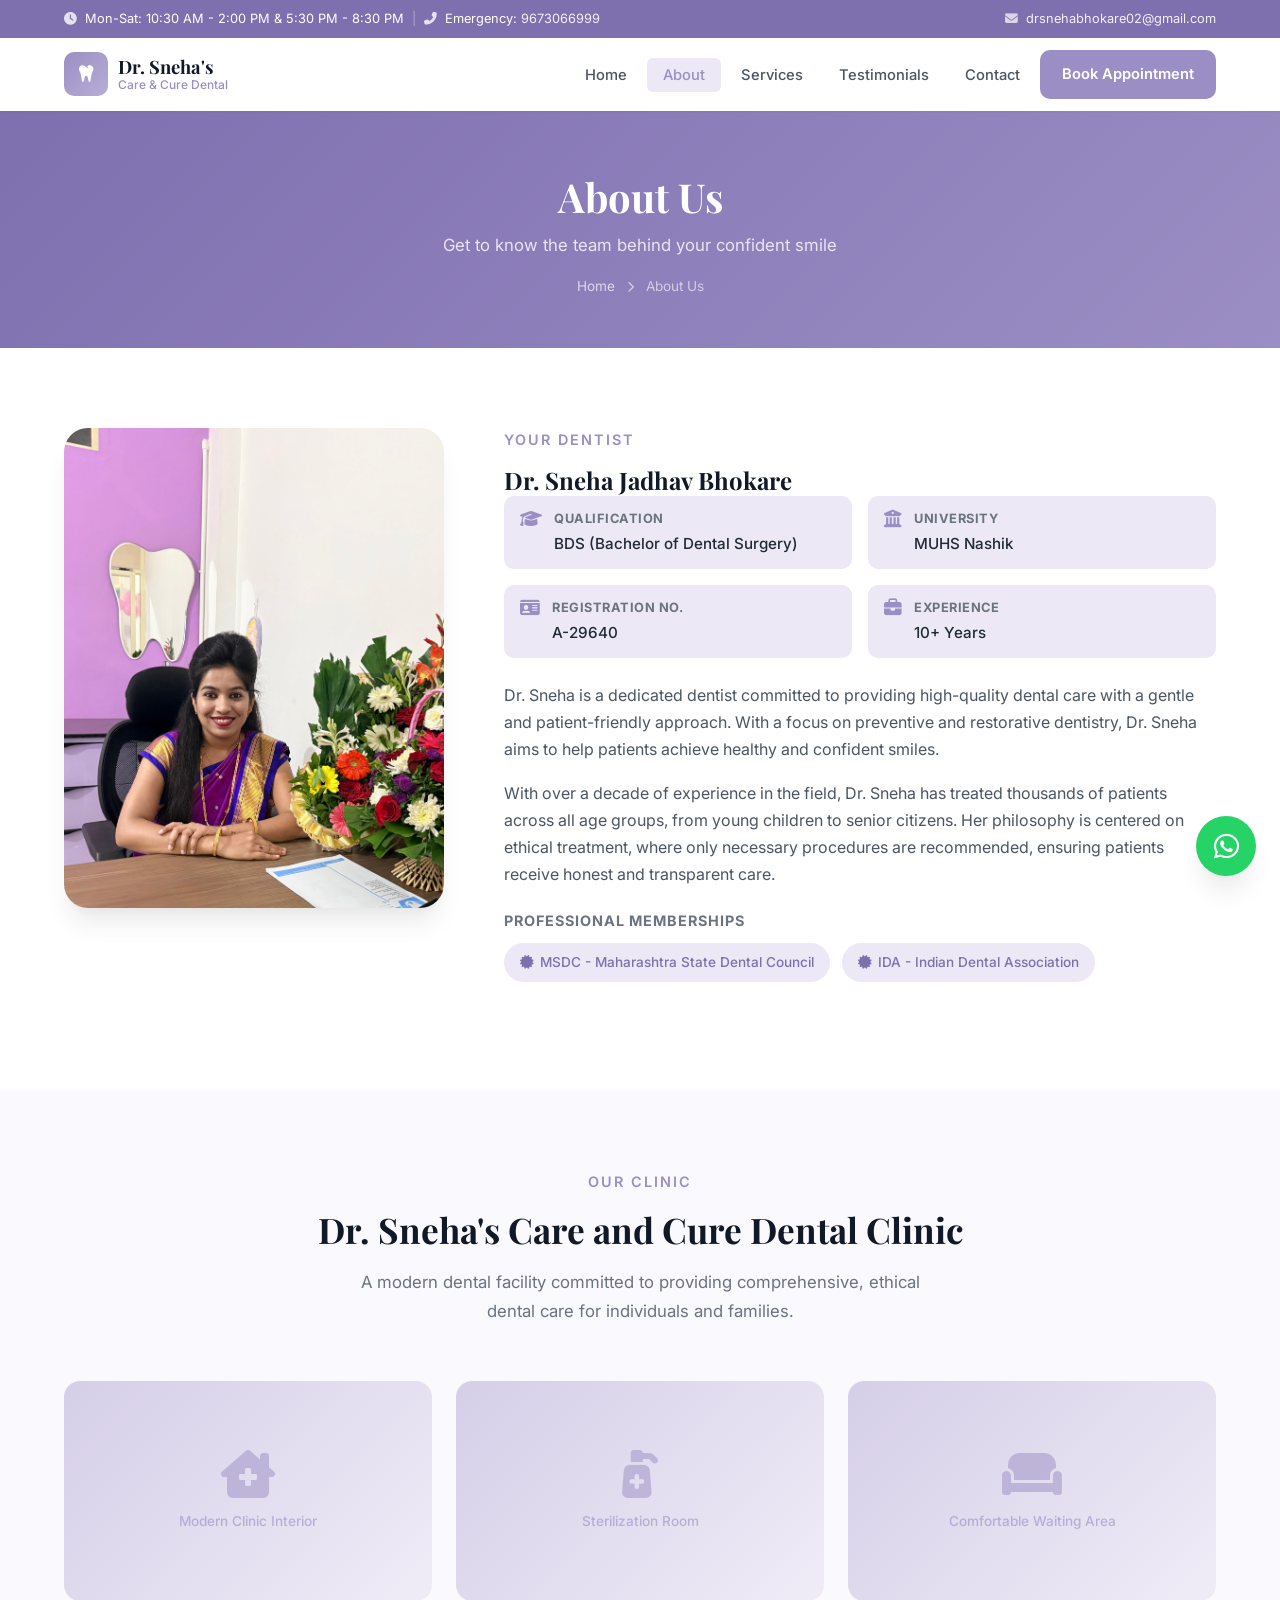
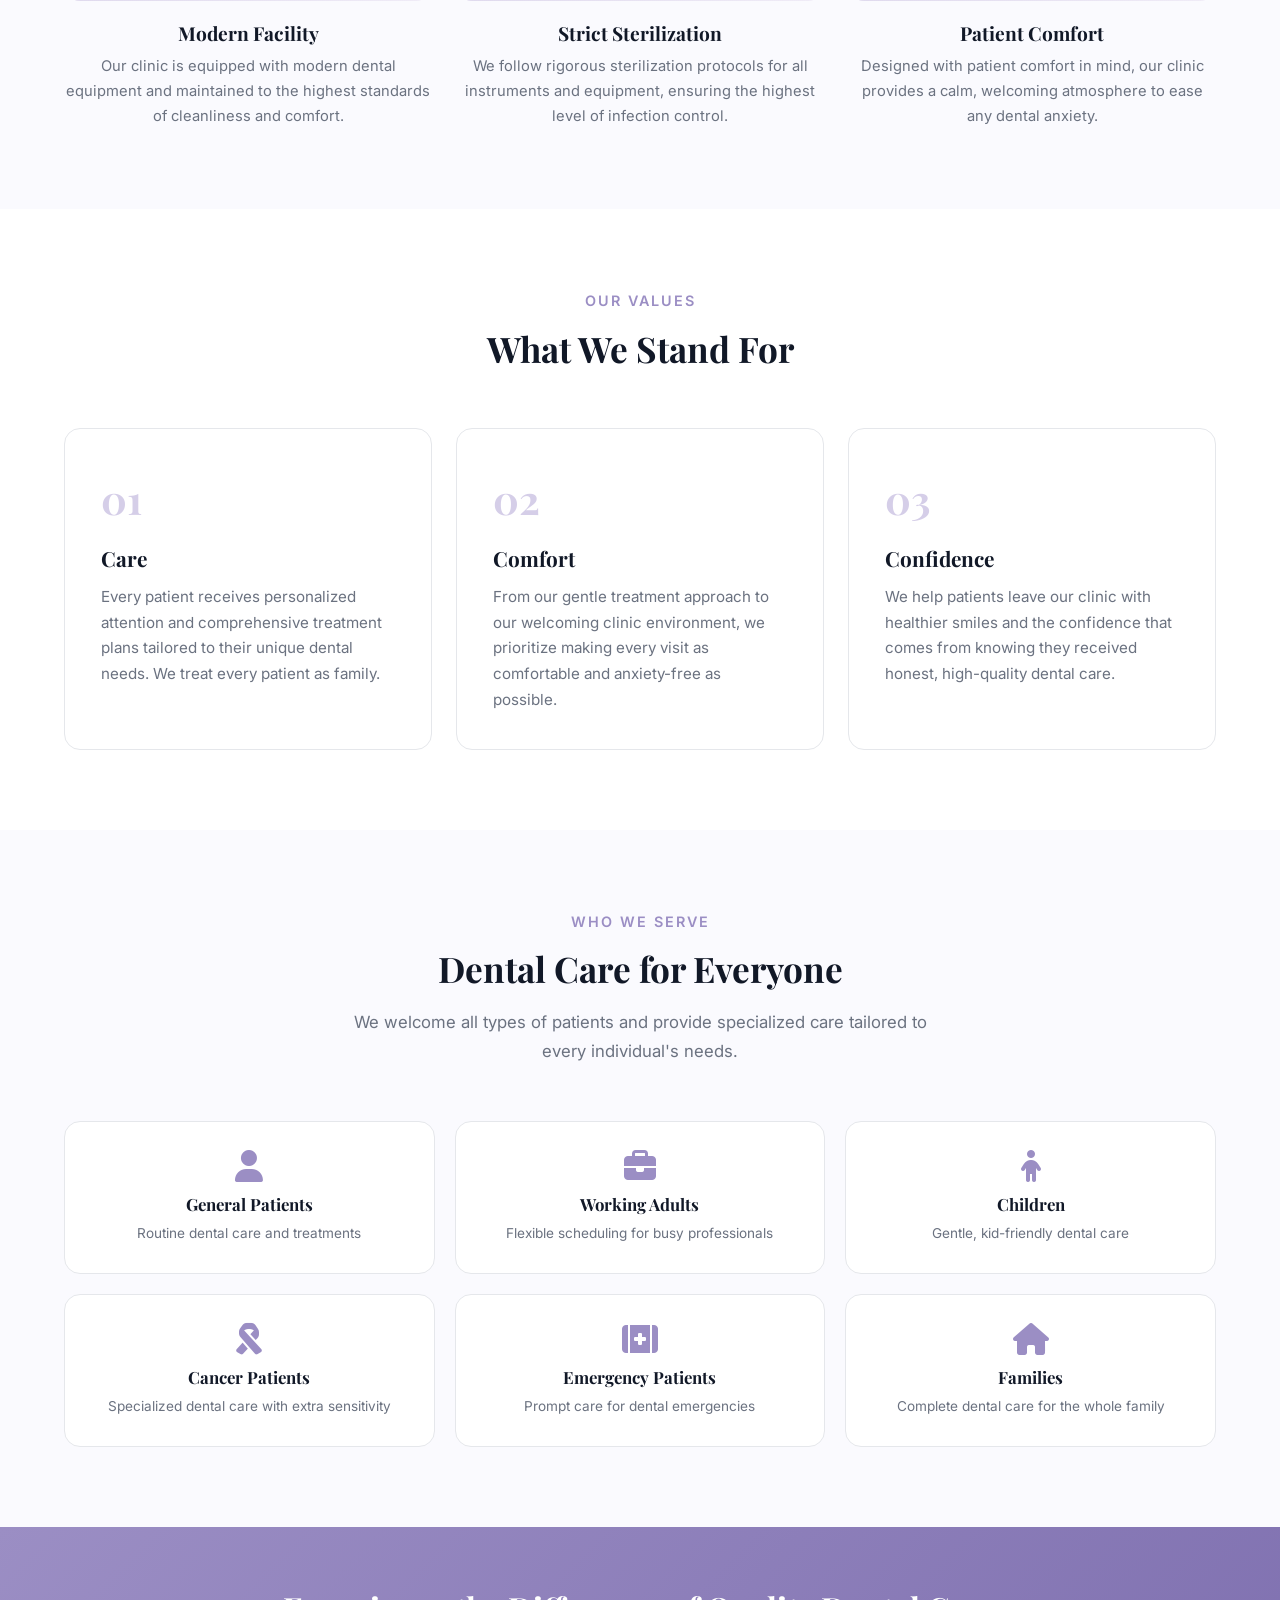
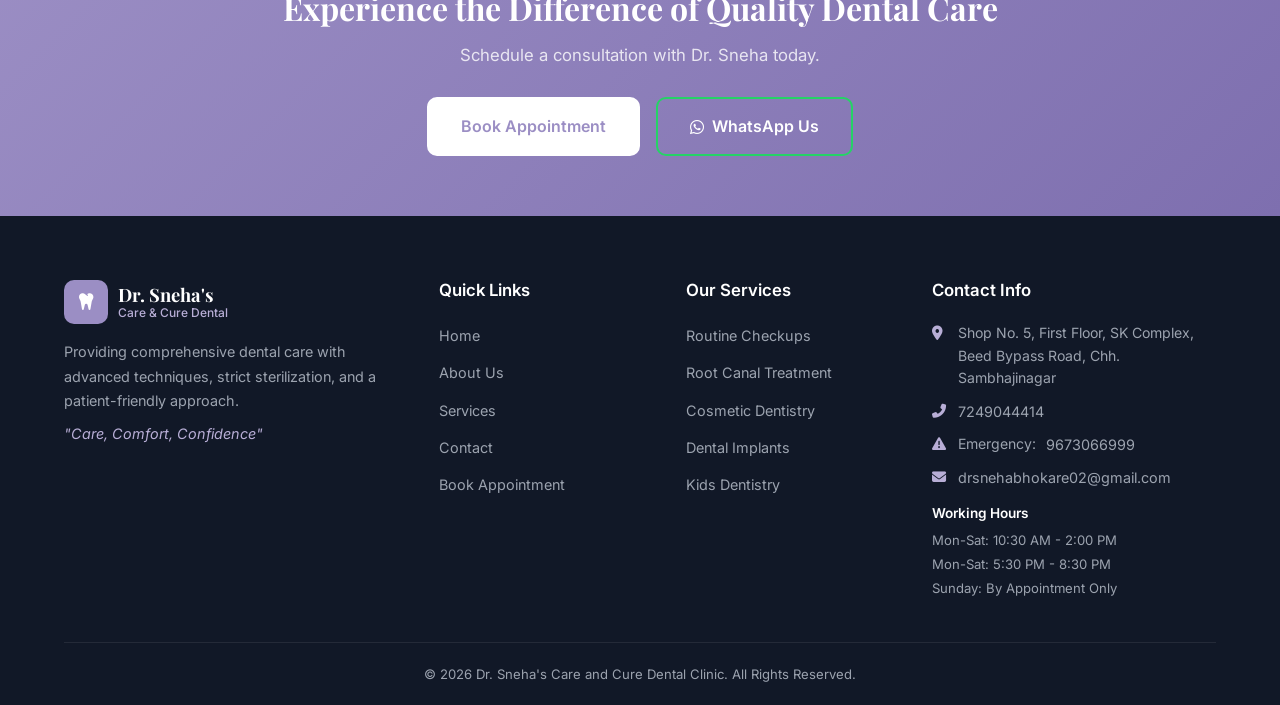
==== about.html @ 7ae0530c "add person image" ====
<!DOCTYPE html>
<html lang="en">
<head>
    <meta charset="UTF-8">
    <meta name="viewport" content="width=device-width, initial-scale=1.0">
    <meta name="description" content="Learn about Dr. Sneha Jadhav Bhokare - BDS, 10+ years experience. Dedicated to gentle, ethical dental care at Care and Cure Dental Clinic, Chh. Sambhajinagar.">
    <title>About Us | Dr. Sneha's Care and Cure Dental Clinic</title>
    <link rel="preconnect" href="https://fonts.googleapis.com">
    <link rel="preconnect" href="https://fonts.gstatic.com" crossorigin>
    <link href="https://fonts.googleapis.com/css2?family=Playfair+Display:wght@400;500;600;700&family=Inter:wght@300;400;500;600;700&display=swap" rel="stylesheet">
    <link rel="stylesheet" href="https://cdnjs.cloudflare.com/ajax/libs/font-awesome/6.5.1/css/all.min.css">
    <link rel="stylesheet" href="css/styles.css">
</head>
<body>
    <!-- Top Bar -->
    <div class="top-bar">
        <div class="container top-bar-content">
            <div class="top-bar-left">
                <span><i class="fas fa-clock"></i> Mon-Sat: 10:30 AM - 2:00 PM &amp; 5:30 PM - 8:30 PM</span>
                <span class="top-bar-divider">|</span>
                <span><i class="fas fa-phone-alt"></i> Emergency: <a href="tel:9673066999">9673066999</a></span>
            </div>
            <div class="top-bar-right">
                <a href="mailto:drsnehabhokare02@gmail.com"><i class="fas fa-envelope"></i> drsnehabhokare02@gmail.com</a>
            </div>
        </div>
    </div>

    <!-- Navigation -->
    <nav class="navbar" id="navbar">
        <div class="container nav-content">
            <a href="index.html" class="logo">
                <span class="logo-icon"><i class="fas fa-tooth"></i></span>
                <div class="logo-text">
                    <span class="logo-name">Dr. Sneha's</span>
                    <span class="logo-tagline">Care &amp; Cure Dental</span>
                </div>
            </a>
            <ul class="nav-links" id="navLinks">
                <li><a href="index.html">Home</a></li>
                <li><a href="about.html" class="active">About</a></li>
                <li><a href="services.html">Services</a></li>
                <li><a href="index.html#testimonials">Testimonials</a></li>
                <li><a href="contact.html">Contact</a></li>
                <li><a href="contact.html#appointment" class="btn btn-nav">Book Appointment</a></li>
            </ul>
            <button class="hamburger" id="hamburger" aria-label="Toggle navigation menu">
                <span></span>
                <span></span>
                <span></span>
            </button>
        </div>
    </nav>

    <!-- Page Header -->
    <section class="page-header">
        <div class="container">
            <h1>About Us</h1>
            <p>Get to know the team behind your confident smile</p>
            <div class="breadcrumb">
                <a href="index.html">Home</a> <i class="fas fa-chevron-right"></i> <span>About Us</span>
            </div>
        </div>
    </section>

    <!-- About Doctor Section -->
    <section class="section about-doctor">
        <div class="container">
            <div class="about-doctor-grid">
                <div class="about-doctor-image">
                    <div class="doctor-image-wrapper doctor-portrait">
                        <img src="images/dr-sneha.jpg" alt="Dr. Sneha Jadhav Bhokare - BDS, 10+ Years Experience" class="doctor-photo">
                    </div>
                </div>
                <div class="about-doctor-content">
                    <p class="section-label">Your Dentist</p>
                    <h2>Dr. Sneha Jadhav Bhokare</h2>
                    <div class="credential-list">
                        <div class="credential">
                            <i class="fas fa-graduation-cap"></i>
                            <div>
                                <strong>Qualification</strong>
                                <span>BDS (Bachelor of Dental Surgery)</span>
                            </div>
                        </div>
                        <div class="credential">
                            <i class="fas fa-university"></i>
                            <div>
                                <strong>University</strong>
                                <span>MUHS Nashik</span>
                            </div>
                        </div>
                        <div class="credential">
                            <i class="fas fa-id-card"></i>
                            <div>
                                <strong>Registration No.</strong>
                                <span>A-29640</span>
                            </div>
                        </div>
                        <div class="credential">
                            <i class="fas fa-briefcase"></i>
                            <div>
                                <strong>Experience</strong>
                                <span>10+ Years</span>
                            </div>
                        </div>
                    </div>
                    <p class="bio-text">Dr. Sneha is a dedicated dentist committed to providing high-quality dental care with a gentle and patient-friendly approach. With a focus on preventive and restorative dentistry, Dr. Sneha aims to help patients achieve healthy and confident smiles.</p>
                    <p class="bio-text">With over a decade of experience in the field, Dr. Sneha has treated thousands of patients across all age groups, from young children to senior citizens. Her philosophy is centered on ethical treatment, where only necessary procedures are recommended, ensuring patients receive honest and transparent care.</p>
                    <div class="membership-section">
                        <h4>Professional Memberships</h4>
                        <div class="membership-tags">
                            <span class="tag"><i class="fas fa-certificate"></i> MSDC - Maharashtra State Dental Council</span>
                            <span class="tag"><i class="fas fa-certificate"></i> IDA - Indian Dental Association</span>
                        </div>
                    </div>
                </div>
            </div>
        </div>
    </section>

    <!-- Clinic Overview -->
    <section class="section clinic-overview">
        <div class="container">
            <div class="section-header">
                <p class="section-label">Our Clinic</p>
                <h2>Dr. Sneha's Care and Cure Dental Clinic</h2>
                <p class="section-description">A modern dental facility committed to providing comprehensive, ethical dental care for individuals and families.</p>
            </div>
            <div class="clinic-features-grid">
                <div class="clinic-feature">
                    <div class="feature-image-placeholder">
                        <i class="fas fa-clinic-medical"></i>
                        <span>Modern Clinic Interior</span>
                    </div>
                    <h3>Modern Facility</h3>
                    <p>Our clinic is equipped with modern dental equipment and maintained to the highest standards of cleanliness and comfort.</p>
                </div>
                <div class="clinic-feature">
                    <div class="feature-image-placeholder">
                        <i class="fas fa-pump-medical"></i>
                        <span>Sterilization Room</span>
                    </div>
                    <h3>Strict Sterilization</h3>
                    <p>We follow rigorous sterilization protocols for all instruments and equipment, ensuring the highest level of infection control.</p>
                </div>
                <div class="clinic-feature">
                    <div class="feature-image-placeholder">
                        <i class="fas fa-couch"></i>
                        <span>Comfortable Waiting Area</span>
                    </div>
                    <h3>Patient Comfort</h3>
                    <p>Designed with patient comfort in mind, our clinic provides a calm, welcoming atmosphere to ease any dental anxiety.</p>
                </div>
            </div>
        </div>
    </section>

    <!-- Values Section -->
    <section class="section values-section">
        <div class="container">
            <div class="section-header">
                <p class="section-label">Our Values</p>
                <h2>What We Stand For</h2>
            </div>
            <div class="values-grid">
                <div class="value-card">
                    <div class="value-number">01</div>
                    <h3>Care</h3>
                    <p>Every patient receives personalized attention and comprehensive treatment plans tailored to their unique dental needs. We treat every patient as family.</p>
                </div>
                <div class="value-card">
                    <div class="value-number">02</div>
                    <h3>Comfort</h3>
                    <p>From our gentle treatment approach to our welcoming clinic environment, we prioritize making every visit as comfortable and anxiety-free as possible.</p>
                </div>
                <div class="value-card">
                    <div class="value-number">03</div>
                    <h3>Confidence</h3>
                    <p>We help patients leave our clinic with healthier smiles and the confidence that comes from knowing they received honest, high-quality dental care.</p>
                </div>
            </div>
        </div>
    </section>

    <!-- Patients We Serve -->
    <section class="section patients-section">
        <div class="container">
            <div class="section-header">
                <p class="section-label">Who We Serve</p>
                <h2>Dental Care for Everyone</h2>
                <p class="section-description">We welcome all types of patients and provide specialized care tailored to every individual's needs.</p>
            </div>
            <div class="patients-grid">
                <div class="patient-type">
                    <i class="fas fa-user"></i>
                    <h4>General Patients</h4>
                    <p>Routine dental care and treatments</p>
                </div>
                <div class="patient-type">
                    <i class="fas fa-briefcase"></i>
                    <h4>Working Adults</h4>
                    <p>Flexible scheduling for busy professionals</p>
                </div>
                <div class="patient-type">
                    <i class="fas fa-child"></i>
                    <h4>Children</h4>
                    <p>Gentle, kid-friendly dental care</p>
                </div>
                <div class="patient-type">
                    <i class="fas fa-ribbon"></i>
                    <h4>Cancer Patients</h4>
                    <p>Specialized dental care with extra sensitivity</p>
                </div>
                <div class="patient-type">
                    <i class="fas fa-first-aid"></i>
                    <h4>Emergency Patients</h4>
                    <p>Prompt care for dental emergencies</p>
                </div>
                <div class="patient-type">
                    <i class="fas fa-home"></i>
                    <h4>Families</h4>
                    <p>Complete dental care for the whole family</p>
                </div>
            </div>
        </div>
    </section>

    <!-- CTA Section -->
    <section class="cta-section">
        <div class="container cta-content">
            <h2>Experience the Difference of Quality Dental Care</h2>
            <p>Schedule a consultation with Dr. Sneha today.</p>
            <div class="cta-buttons">
                <a href="contact.html#appointment" class="btn btn-white btn-lg">Book Appointment</a>
                <a href="https://wa.me/917249044414?text=Hello%20Dr.%20Sneha%2C%20I%20would%20like%20to%20book%20an%20appointment." class="btn btn-whatsapp-outline btn-lg" target="_blank" rel="noopener noreferrer">
                    <i class="fab fa-whatsapp"></i> WhatsApp Us
                </a>
            </div>
        </div>
    </section>

    <!-- Footer -->
    <footer class="footer">
        <div class="container">
            <div class="footer-grid">
                <div class="footer-col">
                    <div class="footer-logo">
                        <span class="logo-icon"><i class="fas fa-tooth"></i></span>
                        <div class="logo-text">
                            <span class="logo-name">Dr. Sneha's</span>
                            <span class="logo-tagline">Care &amp; Cure Dental</span>
                        </div>
                    </div>
                    <p>Providing comprehensive dental care with advanced techniques, strict sterilization, and a patient-friendly approach.</p>
                    <p class="tagline-footer"><em>"Care, Comfort, Confidence"</em></p>
                </div>
                <div class="footer-col">
                    <h4>Quick Links</h4>
                    <ul>
                        <li><a href="index.html">Home</a></li>
                        <li><a href="about.html">About Us</a></li>
                        <li><a href="services.html">Services</a></li>
                        <li><a href="contact.html">Contact</a></li>
                        <li><a href="contact.html#appointment">Book Appointment</a></li>
                    </ul>
                </div>
                <div class="footer-col">
                    <h4>Our Services</h4>
                    <ul>
                        <li><a href="services.html#routine">Routine Checkups</a></li>
                        <li><a href="services.html#rootcanal">Root Canal Treatment</a></li>
                        <li><a href="services.html#cosmetic">Cosmetic Dentistry</a></li>
                        <li><a href="services.html#implants">Dental Implants</a></li>
                        <li><a href="services.html#kids">Kids Dentistry</a></li>
                    </ul>
                </div>
                <div class="footer-col">
                    <h4>Contact Info</h4>
                    <ul class="contact-list">
                        <li><i class="fas fa-map-marker-alt"></i> Shop No. 5, First Floor, SK Complex, Beed Bypass Road, Chh. Sambhajinagar</li>
                        <li><i class="fas fa-phone-alt"></i> <a href="tel:7249044414">7249044414</a></li>
                        <li><i class="fas fa-exclamation-triangle"></i> Emergency: <a href="tel:9673066999">9673066999</a></li>
                        <li><i class="fas fa-envelope"></i> <a href="mailto:drsnehabhokare02@gmail.com">drsnehabhokare02@gmail.com</a></li>
                    </ul>
                    <div class="footer-hours">
                        <h5>Working Hours</h5>
                        <p>Mon-Sat: 10:30 AM - 2:00 PM</p>
                        <p>Mon-Sat: 5:30 PM - 8:30 PM</p>
                        <p>Sunday: By Appointment Only</p>
                    </div>
                </div>
            </div>
            <div class="footer-bottom">
                <p>&copy; 2026 Dr. Sneha's Care and Cure Dental Clinic. All Rights Reserved.</p>
            </div>
        </div>
    </footer>

    <!-- WhatsApp Float Button -->
    <a href="https://wa.me/917249044414?text=Hello%20Dr.%20Sneha%2C%20I%20would%20like%20to%20book%20an%20appointment." class="whatsapp-float" target="_blank" rel="noopener noreferrer" aria-label="Chat on WhatsApp">
        <i class="fab fa-whatsapp"></i>
    </a>

    <button class="back-to-top" id="backToTop" aria-label="Back to top">
        <i class="fas fa-chevron-up"></i>
    </button>

    <script src="js/main.js"></script>
</body>
</html>
---- css/styles.css ----
/* ===================================
   Dr. Sneha's Care & Cure Dental Clinic
   Premium Dental Website Stylesheet
   Color Palette: Lavender / White
   =================================== */

/* --- CSS Variables --- */
:root {
    --primary: #9B8EC4;
    --primary-dark: #7E6FAF;
    --primary-light: #B8AED6;
    --primary-lighter: #D5CEE8;
    --primary-lightest: #EDE8F5;
    --lavender: #D5CEE8;
    --lavender-light: #F0ECF7;
    --white: #FFFFFF;
    --off-white: #FAFAFE;
    --gray-50: #F9FAFB;
    --gray-100: #F3F4F6;
    --gray-200: #E5E7EB;
    --gray-300: #D1D5DB;
    --gray-400: #9CA3AF;
    --gray-500: #6B7280;
    --gray-600: #4B5563;
    --gray-700: #374151;
    --gray-800: #1F2937;
    --gray-900: #111827;
    --success: #10B981;
    --warning: #F59E0B;
    --danger: #EF4444;
    --whatsapp: #25D366;
    --font-heading: 'Playfair Display', Georgia, serif;
    --font-body: 'Inter', -apple-system, BlinkMacSystemFont, sans-serif;
    --shadow-sm: 0 1px 2px rgba(0, 0, 0, 0.05);
    --shadow: 0 4px 6px -1px rgba(0, 0, 0, 0.07), 0 2px 4px -2px rgba(0, 0, 0, 0.05);
    --shadow-md: 0 10px 15px -3px rgba(0, 0, 0, 0.08), 0 4px 6px -4px rgba(0, 0, 0, 0.05);
    --shadow-lg: 0 20px 25px -5px rgba(0, 0, 0, 0.08), 0 8px 10px -6px rgba(0, 0, 0, 0.04);
    --shadow-xl: 0 25px 50px -12px rgba(0, 0, 0, 0.15);
    --radius-sm: 6px;
    --radius: 10px;
    --radius-lg: 16px;
    --radius-xl: 24px;
    --transition: all 0.3s ease;
}

/* --- Reset & Base --- */
*, *::before, *::after {
    margin: 0;
    padding: 0;
    box-sizing: border-box;
}

html {
    scroll-behavior: smooth;
    scroll-padding-top: 100px;
}

body {
    font-family: var(--font-body);
    color: var(--gray-700);
    line-height: 1.7;
    background: var(--white);
    -webkit-font-smoothing: antialiased;
}

a {
    text-decoration: none;
    color: var(--primary);
    transition: var(--transition);
}

a:hover {
    color: var(--primary-dark);
}

img {
    max-width: 100%;
    height: auto;
    display: block;
}

h1, h2, h3, h4, h5, h6 {
    font-family: var(--font-heading);
    color: var(--gray-900);
    line-height: 1.3;
}

.container {
    max-width: 1200px;
    margin: 0 auto;
    padding: 0 24px;
}

.section {
    padding: 80px 0;
}

/* --- Top Bar --- */
.top-bar {
    background: var(--primary-dark);
    color: var(--white);
    font-size: 0.8rem;
    padding: 8px 0;
}

.top-bar-content {
    display: flex;
    justify-content: space-between;
    align-items: center;
}

.top-bar-left {
    display: flex;
    align-items: center;
    gap: 8px;
}

.top-bar-left i, .top-bar-right i {
    margin-right: 4px;
    opacity: 0.8;
}

.top-bar a {
    color: var(--white);
    opacity: 0.9;
}

.top-bar a:hover {
    opacity: 1;
    color: var(--lavender);
}

.top-bar-divider {
    opacity: 0.4;
}

/* --- Navbar --- */
.navbar {
    background: var(--white);
    position: sticky;
    top: 0;
    z-index: 1000;
    box-shadow: var(--shadow-sm);
    transition: var(--transition);
}

.navbar.scrolled {
    box-shadow: var(--shadow-md);
}

.nav-content {
    display: flex;
    justify-content: space-between;
    align-items: center;
    padding-top: 12px;
    padding-bottom: 12px;
}

.logo {
    display: flex;
    align-items: center;
    gap: 10px;
    color: var(--gray-900);
}

.logo:hover {
    color: var(--gray-900);
}

.logo-icon {
    width: 44px;
    height: 44px;
    background: linear-gradient(135deg, var(--primary), var(--primary-light));
    border-radius: var(--radius);
    display: flex;
    align-items: center;
    justify-content: center;
    color: var(--white);
    font-size: 1.2rem;
}

.logo-text {
    display: flex;
    flex-direction: column;
}

.logo-name {
    font-family: var(--font-heading);
    font-size: 1.15rem;
    font-weight: 700;
    color: var(--gray-900);
    line-height: 1.2;
}

.logo-tagline {
    font-size: 0.75rem;
    color: var(--primary);
    font-weight: 500;
    line-height: 1.2;
}

.nav-links {
    display: flex;
    align-items: center;
    list-style: none;
    gap: 4px;
}

.nav-links a {
    color: var(--gray-600);
    font-weight: 500;
    font-size: 0.92rem;
    padding: 8px 16px;
    border-radius: var(--radius-sm);
    transition: var(--transition);
}

.nav-links a:hover,
.nav-links a.active {
    color: var(--primary);
    background: var(--primary-lightest);
}

.btn-nav {
    background: var(--primary) !important;
    color: var(--white) !important;
    padding: 10px 20px !important;
    border-radius: var(--radius) !important;
    font-weight: 600 !important;
}

.btn-nav:hover {
    background: var(--primary-dark) !important;
    color: var(--white) !important;
}

.hamburger {
    display: none;
    flex-direction: column;
    gap: 5px;
    background: none;
    border: none;
    cursor: pointer;
    padding: 8px;
}

.hamburger span {
    width: 24px;
    height: 2.5px;
    background: var(--gray-700);
    border-radius: 2px;
    transition: var(--transition);
}

.hamburger.active span:nth-child(1) {
    transform: rotate(45deg) translate(5px, 5px);
}

.hamburger.active span:nth-child(2) {
    opacity: 0;
}

.hamburger.active span:nth-child(3) {
    transform: rotate(-45deg) translate(5px, -5px);
}

/* --- Buttons --- */
.btn {
    display: inline-flex;
    align-items: center;
    justify-content: center;
    gap: 8px;
    font-family: var(--font-body);
    font-weight: 600;
    font-size: 0.95rem;
    padding: 12px 28px;
    border-radius: var(--radius);
    border: 2px solid transparent;
    cursor: pointer;
    transition: var(--transition);
    white-space: nowrap;
}

.btn-primary {
    background: var(--primary);
    color: var(--white);
    border-color: var(--primary);
}

.btn-primary:hover {
    background: var(--primary-dark);
    border-color: var(--primary-dark);
    color: var(--white);
    transform: translateY(-2px);
    box-shadow: var(--shadow-md);
}

.btn-outline {
    background: transparent;
    color: var(--white);
    border-color: var(--white);
}

.btn-outline:hover {
    background: var(--white);
    color: var(--primary);
    transform: translateY(-2px);
}

.btn-white {
    background: var(--white);
    color: var(--primary);
    border-color: var(--white);
}

.btn-white:hover {
    background: var(--primary-lightest);
    color: var(--primary-dark);
    transform: translateY(-2px);
    box-shadow: var(--shadow-md);
}

.btn-whatsapp {
    background: var(--whatsapp);
    color: var(--white);
    border-color: var(--whatsapp);
}

.btn-whatsapp:hover {
    background: #1da851;
    border-color: #1da851;
    color: var(--white);
    transform: translateY(-2px);
}

.btn-whatsapp-outline {
    background: transparent;
    color: var(--white);
    border-color: var(--whatsapp);
}

.btn-whatsapp-outline:hover {
    background: var(--whatsapp);
    color: var(--white);
    transform: translateY(-2px);
}

.btn-lg {
    padding: 14px 32px;
    font-size: 1rem;
}

.btn-full {
    width: 100%;
}

/* --- Hero Section --- */
.hero {
    position: relative;
    background: linear-gradient(135deg, var(--primary-dark) 0%, var(--primary) 40%, var(--primary-light) 100%);
    min-height: 600px;
    display: flex;
    align-items: center;
    overflow: hidden;
}

.hero::before {
    content: '';
    position: absolute;
    top: -50%;
    right: -20%;
    width: 600px;
    height: 600px;
    background: rgba(255, 255, 255, 0.05);
    border-radius: 50%;
}

.hero::after {
    content: '';
    position: absolute;
    bottom: -30%;
    left: -10%;
    width: 400px;
    height: 400px;
    background: rgba(255, 255, 255, 0.03);
    border-radius: 50%;
}

.hero-content {
    display: grid;
    grid-template-columns: 1fr 380px;
    gap: 60px;
    align-items: center;
    padding: 80px 24px;
    position: relative;
    z-index: 1;
}

.hero-subtitle {
    color: var(--lavender);
    font-weight: 500;
    font-size: 1rem;
    margin-bottom: 16px;
    letter-spacing: 0.5px;
}

.hero h1 {
    color: var(--white);
    font-size: 3.2rem;
    font-weight: 700;
    margin-bottom: 20px;
    line-height: 1.15;
}

.hero .highlight {
    color: var(--lavender);
    position: relative;
}

.hero-description {
    color: rgba(255, 255, 255, 0.85);
    font-size: 1.1rem;
    margin-bottom: 32px;
    max-width: 540px;
    line-height: 1.8;
}

.hero-cta {
    display: flex;
    gap: 16px;
    margin-bottom: 40px;
}

.hero-badges {
    display: flex;
    gap: 24px;
}

.badge {
    display: flex;
    align-items: center;
    gap: 8px;
    color: rgba(255, 255, 255, 0.8);
    font-size: 0.85rem;
    font-weight: 500;
}

.badge i {
    color: var(--lavender);
    font-size: 1rem;
}

.hero-card {
    background: rgba(255, 255, 255, 0.12);
    backdrop-filter: blur(20px);
    border: 1px solid rgba(255, 255, 255, 0.2);
    border-radius: var(--radius-xl);
    padding: 40px 32px;
    text-align: center;
    color: var(--white);
}

.hero-card-icon {
    width: 64px;
    height: 64px;
    background: rgba(255, 255, 255, 0.15);
    border-radius: 50%;
    display: flex;
    align-items: center;
    justify-content: center;
    margin: 0 auto 20px;
    font-size: 1.5rem;
}

.hero-card h3 {
    color: var(--white);
    font-size: 1.4rem;
    margin-bottom: 8px;
}

.hero-card p {
    color: rgba(255, 255, 255, 0.75);
    margin-bottom: 24px;
    font-size: 0.95rem;
}

/* --- Section Styles --- */
.section-header {
    text-align: center;
    margin-bottom: 56px;
}

.section-label {
    color: var(--primary);
    font-weight: 600;
    font-size: 0.9rem;
    text-transform: uppercase;
    letter-spacing: 2px;
    margin-bottom: 12px;
}

.section-header h2 {
    font-size: 2.2rem;
    margin-bottom: 16px;
}

.section-description {
    color: var(--gray-500);
    font-size: 1.05rem;
    max-width: 600px;
    margin: 0 auto;
}

.section-cta {
    text-align: center;
    margin-top: 48px;
}

/* --- About Preview --- */
.about-preview {
    background: var(--off-white);
}

.about-preview-grid {
    display: grid;
    grid-template-columns: 400px 1fr;
    gap: 60px;
    align-items: center;
}

.about-preview-image {
    position: relative;
}

.image-placeholder {
    background: linear-gradient(135deg, var(--primary-lighter), var(--lavender-light));
    border-radius: var(--radius-lg);
    display: flex;
    flex-direction: column;
    align-items: center;
    justify-content: center;
    gap: 16px;
    color: var(--primary);
    min-height: 450px;
}

.image-placeholder i {
    font-size: 4rem;
    opacity: 0.6;
}

.image-placeholder span {
    font-weight: 500;
    font-size: 0.95rem;
    opacity: 0.7;
}

/* --- Doctor Photo --- */
.doctor-image-wrapper {
    border-radius: var(--radius-xl);
    overflow: hidden;
    min-height: 450px;
    position: relative;
    box-shadow: var(--shadow-lg);
}

.doctor-image-wrapper.doctor-portrait {
    min-height: 480px;
}

.doctor-photo {
    width: 100%;
    height: 100%;
    object-fit: cover;
    object-position: top center;
    position: absolute;
    top: 0;
    left: 0;
    display: block;
}

.experience-badge {
    position: absolute;
    bottom: -20px;
    right: -20px;
    background: var(--primary);
    color: var(--white);
    border-radius: var(--radius-lg);
    padding: 20px 24px;
    text-align: center;
    box-shadow: var(--shadow-lg);
}

.exp-number {
    display: block;
    font-family: var(--font-heading);
    font-size: 2.5rem;
    font-weight: 700;
    line-height: 1;
}

.exp-text {
    font-size: 0.8rem;
    opacity: 0.9;
    line-height: 1.3;
}

.about-preview-content .credentials {
    color: var(--primary);
    font-weight: 500;
    font-size: 0.95rem;
    margin-bottom: 16px;
}

.about-preview-content h2 {
    font-size: 2rem;
    margin-bottom: 8px;
}

.bio {
    color: var(--gray-600);
    margin-bottom: 24px;
    font-size: 1.02rem;
}

.membership-tags {
    display: flex;
    flex-wrap: wrap;
    gap: 12px;
    margin-bottom: 28px;
}

.tag {
    background: var(--primary-lightest);
    color: var(--primary-dark);
    padding: 8px 16px;
    border-radius: 50px;
    font-size: 0.85rem;
    font-weight: 500;
    display: flex;
    align-items: center;
    gap: 6px;
}

/* --- Services Section --- */
.services-grid {
    display: grid;
    grid-template-columns: repeat(3, 1fr);
    gap: 24px;
}

.service-card {
    background: var(--white);
    border: 1px solid var(--gray-200);
    border-radius: var(--radius-lg);
    padding: 32px;
    transition: var(--transition);
}

.service-card:hover {
    border-color: var(--primary-light);
    box-shadow: var(--shadow-lg);
    transform: translateY(-4px);
}

.service-icon {
    width: 56px;
    height: 56px;
    background: var(--primary-lightest);
    border-radius: var(--radius);
    display: flex;
    align-items: center;
    justify-content: center;
    color: var(--primary);
    font-size: 1.3rem;
    margin-bottom: 20px;
    transition: var(--transition);
}

.service-card:hover .service-icon {
    background: var(--primary);
    color: var(--white);
}

.service-card h3 {
    font-size: 1.2rem;
    margin-bottom: 12px;
}

.service-card p {
    color: var(--gray-500);
    font-size: 0.92rem;
    margin-bottom: 16px;
}

.service-link {
    font-weight: 600;
    font-size: 0.9rem;
    display: inline-flex;
    align-items: center;
    gap: 6px;
}

.service-link i {
    font-size: 0.8rem;
    transition: transform 0.3s;
}

.service-link:hover i {
    transform: translateX(4px);
}

/* --- Why Us Section --- */
.why-us-section {
    background: var(--off-white);
}

.why-us-grid {
    display: grid;
    grid-template-columns: repeat(3, 1fr);
    gap: 24px;
}

.why-us-card {
    background: var(--white);
    border-radius: var(--radius-lg);
    padding: 32px;
    text-align: center;
    box-shadow: var(--shadow-sm);
    transition: var(--transition);
}

.why-us-card:hover {
    box-shadow: var(--shadow-md);
    transform: translateY(-2px);
}

.why-us-icon {
    width: 64px;
    height: 64px;
    background: linear-gradient(135deg, var(--primary-lightest), var(--lavender));
    border-radius: 50%;
    display: flex;
    align-items: center;
    justify-content: center;
    color: var(--primary);
    font-size: 1.4rem;
    margin: 0 auto 20px;
}

.why-us-card h3 {
    font-size: 1.15rem;
    margin-bottom: 10px;
}

.why-us-card p {
    color: var(--gray-500);
    font-size: 0.92rem;
}

/* --- Testimonials Section --- */
.testimonials-section {
    background: linear-gradient(135deg, var(--primary-dark) 0%, var(--primary) 100%);
    color: var(--white);
}

.testimonials-section .section-label {
    color: var(--lavender);
}

.testimonials-section .section-header h2 {
    color: var(--white);
}

.testimonials-section .section-description {
    color: rgba(255, 255, 255, 0.75);
}

.testimonials-grid {
    display: grid;
    grid-template-columns: repeat(3, 1fr);
    gap: 24px;
}

.testimonial-card {
    background: rgba(255, 255, 255, 0.1);
    backdrop-filter: blur(10px);
    border: 1px solid rgba(255, 255, 255, 0.15);
    border-radius: var(--radius-lg);
    padding: 32px;
}

.testimonial-stars {
    color: var(--warning);
    margin-bottom: 16px;
    font-size: 0.9rem;
    display: flex;
    gap: 2px;
}

.testimonial-text {
    color: rgba(255, 255, 255, 0.9);
    font-size: 0.95rem;
    font-style: italic;
    margin-bottom: 24px;
    line-height: 1.8;
}

.testimonial-author {
    display: flex;
    align-items: center;
    gap: 12px;
}

.author-avatar {
    width: 44px;
    height: 44px;
    background: rgba(255, 255, 255, 0.15);
    border-radius: 50%;
    display: flex;
    align-items: center;
    justify-content: center;
    color: var(--white);
    font-size: 1rem;
}

.testimonial-author strong {
    display: block;
    color: var(--white);
    font-size: 0.95rem;
}

.testimonial-author span {
    color: var(--lavender);
    font-size: 0.8rem;
}

/* --- CTA Section --- */
.cta-section {
    background: linear-gradient(135deg, var(--primary) 0%, var(--primary-dark) 100%);
    padding: 60px 0;
}

.cta-content {
    text-align: center;
}

.cta-content h2 {
    color: var(--white);
    font-size: 2rem;
    margin-bottom: 12px;
}

.cta-content p {
    color: rgba(255, 255, 255, 0.8);
    font-size: 1.05rem;
    margin-bottom: 28px;
}

.cta-buttons {
    display: flex;
    justify-content: center;
    gap: 16px;
    flex-wrap: wrap;
}

/* --- Page Header (Inner pages) --- */
.page-header {
    background: linear-gradient(135deg, var(--primary-dark) 0%, var(--primary) 100%);
    padding: 60px 0 50px;
    text-align: center;
}

.page-header h1 {
    color: var(--white);
    font-size: 2.5rem;
    margin-bottom: 8px;
}

.page-header p {
    color: rgba(255, 255, 255, 0.8);
    font-size: 1.05rem;
    margin-bottom: 16px;
}

.breadcrumb {
    font-size: 0.85rem;
    color: rgba(255, 255, 255, 0.6);
}

.breadcrumb a {
    color: rgba(255, 255, 255, 0.7);
}

.breadcrumb a:hover {
    color: var(--white);
}

.breadcrumb i {
    font-size: 0.7rem;
    margin: 0 8px;
}

/* --- About Doctor Section --- */
.about-doctor-grid {
    display: grid;
    grid-template-columns: 380px 1fr;
    gap: 60px;
    align-items: start;
}

.doctor-portrait {
    min-height: 480px;
    border-radius: var(--radius-xl);
}

.credential-list {
    display: grid;
    grid-template-columns: 1fr 1fr;
    gap: 16px;
    margin-bottom: 24px;
}

.credential {
    display: flex;
    align-items: start;
    gap: 12px;
    padding: 12px 16px;
    background: var(--primary-lightest);
    border-radius: var(--radius);
}

.credential i {
    color: var(--primary);
    font-size: 1.1rem;
    margin-top: 2px;
}

.credential strong {
    display: block;
    font-size: 0.8rem;
    color: var(--gray-500);
    text-transform: uppercase;
    letter-spacing: 0.5px;
}

.credential span {
    font-size: 0.95rem;
    color: var(--gray-800);
    font-weight: 500;
}

.bio-text {
    color: var(--gray-600);
    margin-bottom: 16px;
    font-size: 1rem;
}

.membership-section {
    margin-top: 24px;
}

.membership-section h4 {
    font-family: var(--font-body);
    font-size: 0.9rem;
    text-transform: uppercase;
    letter-spacing: 1px;
    color: var(--gray-500);
    margin-bottom: 12px;
}

/* --- Clinic Features --- */
.clinic-overview {
    background: var(--off-white);
}

.clinic-features-grid {
    display: grid;
    grid-template-columns: repeat(3, 1fr);
    gap: 24px;
}

.clinic-feature {
    text-align: center;
}

.feature-image-placeholder {
    background: linear-gradient(135deg, var(--primary-lighter), var(--lavender-light));
    border-radius: var(--radius-lg);
    min-height: 220px;
    display: flex;
    flex-direction: column;
    align-items: center;
    justify-content: center;
    gap: 12px;
    margin-bottom: 20px;
    color: var(--primary);
}

.feature-image-placeholder i {
    font-size: 3rem;
    opacity: 0.5;
}

.feature-image-placeholder span {
    font-size: 0.85rem;
    opacity: 0.6;
    font-weight: 500;
}

.clinic-feature h3 {
    font-size: 1.2rem;
    margin-bottom: 8px;
}

.clinic-feature p {
    color: var(--gray-500);
    font-size: 0.92rem;
}

/* --- Values Section --- */
.values-grid {
    display: grid;
    grid-template-columns: repeat(3, 1fr);
    gap: 24px;
}

.value-card {
    background: var(--white);
    border: 1px solid var(--gray-200);
    border-radius: var(--radius-lg);
    padding: 36px;
    transition: var(--transition);
}

.value-card:hover {
    border-color: var(--primary-light);
    box-shadow: var(--shadow-md);
}

.value-number {
    font-family: var(--font-heading);
    font-size: 2.5rem;
    font-weight: 700;
    color: var(--primary-lighter);
    margin-bottom: 12px;
}

.value-card h3 {
    font-size: 1.3rem;
    margin-bottom: 12px;
}

.value-card p {
    color: var(--gray-500);
    font-size: 0.95rem;
}

/* --- Patients Section --- */
.patients-section {
    background: var(--off-white);
}

.patients-grid {
    display: grid;
    grid-template-columns: repeat(3, 1fr);
    gap: 20px;
}

.patient-type {
    background: var(--white);
    border-radius: var(--radius-lg);
    padding: 28px;
    text-align: center;
    border: 1px solid var(--gray-200);
    transition: var(--transition);
}

.patient-type:hover {
    border-color: var(--primary-light);
    box-shadow: var(--shadow);
}

.patient-type i {
    font-size: 2rem;
    color: var(--primary);
    margin-bottom: 12px;
}

.patient-type h4 {
    font-size: 1.05rem;
    margin-bottom: 6px;
}

.patient-type p {
    color: var(--gray-500);
    font-size: 0.85rem;
}

/* --- Services Detail Page --- */
.service-detail-block {
    padding: 60px 0;
    border-bottom: 1px solid var(--gray-200);
}

.service-detail-block:last-child {
    border-bottom: none;
}

.service-detail-block.alt {
    background: var(--off-white);
}

.service-detail-content {
    max-width: 800px;
    margin: 0 auto;
}

.service-detail-icon {
    width: 64px;
    height: 64px;
    background: var(--primary-lightest);
    border-radius: var(--radius-lg);
    display: flex;
    align-items: center;
    justify-content: center;
    color: var(--primary);
    font-size: 1.5rem;
    margin-bottom: 20px;
}

.service-detail-content h2 {
    font-size: 1.8rem;
    margin-bottom: 16px;
}

.service-intro {
    color: var(--gray-600);
    font-size: 1.05rem;
    margin-bottom: 32px;
    line-height: 1.8;
}

.service-list {
    display: flex;
    flex-direction: column;
    gap: 20px;
}

.service-item {
    display: flex;
    gap: 16px;
    align-items: start;
}

.service-item > i {
    color: var(--primary);
    font-size: 1.2rem;
    margin-top: 4px;
    flex-shrink: 0;
}

.service-item h4 {
    font-family: var(--font-body);
    font-size: 1.05rem;
    margin-bottom: 4px;
    color: var(--gray-800);
}

.service-item p {
    color: var(--gray-500);
    font-size: 0.92rem;
}

/* --- Contact Section --- */
.contact-grid {
    display: grid;
    grid-template-columns: 1fr 1fr;
    gap: 48px;
    align-items: start;
}

.contact-info h2 {
    font-size: 1.8rem;
    margin-bottom: 12px;
}

.contact-info > p {
    color: var(--gray-500);
    margin-bottom: 28px;
}

.contact-cards {
    display: flex;
    flex-direction: column;
    gap: 16px;
    margin-bottom: 32px;
}

.contact-card {
    display: flex;
    align-items: center;
    gap: 16px;
    padding: 16px 20px;
    background: var(--off-white);
    border-radius: var(--radius);
    border: 1px solid var(--gray-200);
    transition: var(--transition);
}

.contact-card:hover {
    border-color: var(--primary-light);
}

.contact-card-icon {
    width: 48px;
    height: 48px;
    background: var(--primary-lightest);
    border-radius: var(--radius);
    display: flex;
    align-items: center;
    justify-content: center;
    color: var(--primary);
    font-size: 1.1rem;
    flex-shrink: 0;
}

.contact-card-icon.emergency {
    background: #FEF2F2;
    color: var(--danger);
}

.contact-card h4 {
    font-family: var(--font-body);
    font-size: 0.85rem;
    text-transform: uppercase;
    letter-spacing: 0.5px;
    color: var(--gray-400);
    margin-bottom: 2px;
}

.contact-card a {
    font-weight: 600;
    font-size: 1.05rem;
}

.contact-card p {
    font-size: 0.9rem;
    color: var(--gray-600);
    line-height: 1.6;
}

.working-hours-card {
    background: var(--primary-lightest);
    border-radius: var(--radius-lg);
    padding: 24px;
}

.working-hours-card h3 {
    font-size: 1.1rem;
    margin-bottom: 16px;
    display: flex;
    align-items: center;
    gap: 8px;
}

.working-hours-card h3 i {
    color: var(--primary);
}

.hours-table {
    width: 100%;
    border-collapse: collapse;
}

.hours-table td {
    padding: 8px 0;
    font-size: 0.92rem;
    border-bottom: 1px solid var(--primary-lighter);
}

.hours-table tr:last-child td {
    border-bottom: none;
}

.hours-table td:last-child {
    font-weight: 600;
    color: var(--primary-dark);
    text-align: right;
}

/* --- Appointment Form --- */
.appointment-form-wrapper {
    background: var(--white);
    border: 1px solid var(--gray-200);
    border-radius: var(--radius-xl);
    padding: 36px;
    box-shadow: var(--shadow-md);
}

.appointment-form-wrapper h2 {
    font-size: 1.6rem;
    margin-bottom: 6px;
}

.appointment-form-wrapper > p {
    color: var(--gray-500);
    margin-bottom: 28px;
    font-size: 0.92rem;
}

.form-group {
    margin-bottom: 20px;
}

.form-row {
    display: grid;
    grid-template-columns: 1fr 1fr;
    gap: 16px;
}

.form-group label {
    display: block;
    font-weight: 500;
    font-size: 0.9rem;
    color: var(--gray-700);
    margin-bottom: 6px;
}

.required {
    color: var(--danger);
}

.form-group input,
.form-group select,
.form-group textarea {
    width: 100%;
    padding: 12px 16px;
    border: 1.5px solid var(--gray-300);
    border-radius: var(--radius);
    font-family: var(--font-body);
    font-size: 0.95rem;
    color: var(--gray-800);
    transition: var(--transition);
    background: var(--white);
}

.form-group input:focus,
.form-group select:focus,
.form-group textarea:focus {
    outline: none;
    border-color: var(--primary);
    box-shadow: 0 0 0 3px var(--primary-lightest);
}

.form-group input::placeholder,
.form-group textarea::placeholder {
    color: var(--gray-400);
}

.form-notice {
    display: flex;
    align-items: start;
    gap: 10px;
    padding: 12px 16px;
    background: var(--primary-lightest);
    border-radius: var(--radius);
    margin-bottom: 20px;
}

.form-notice i {
    color: var(--primary);
    font-size: 1rem;
    margin-top: 2px;
}

.form-notice p {
    font-size: 0.82rem;
    color: var(--gray-600);
}

.form-success {
    text-align: center;
    padding: 40px 20px;
}

.success-icon {
    color: var(--success);
    font-size: 3.5rem;
    margin-bottom: 16px;
}

.form-success h3 {
    font-size: 1.4rem;
    margin-bottom: 12px;
    color: var(--success);
}

.form-success p {
    color: var(--gray-600);
    margin-bottom: 8px;
}

/* --- Map Section --- */
.map-section {
    padding: 60px 0 0;
}

.map-title {
    text-align: center;
    font-size: 1.5rem;
    margin-bottom: 24px;
}

.map-title i {
    color: var(--primary);
}

.map-wrapper {
    border-radius: var(--radius-lg);
    overflow: hidden;
    box-shadow: var(--shadow-md);
}

/* --- Footer --- */
.footer {
    background: var(--gray-900);
    color: var(--gray-400);
    padding: 64px 0 0;
}

.footer-grid {
    display: grid;
    grid-template-columns: 1.3fr 0.8fr 0.8fr 1.1fr;
    gap: 40px;
    padding-bottom: 40px;
    border-bottom: 1px solid rgba(255, 255, 255, 0.08);
}

.footer-logo {
    display: flex;
    align-items: center;
    gap: 10px;
    margin-bottom: 16px;
}

.footer-logo .logo-icon {
    background: var(--primary);
}

.footer-logo .logo-name {
    color: var(--white);
}

.footer-logo .logo-tagline {
    color: var(--primary-light);
}

.footer-col p {
    font-size: 0.9rem;
    line-height: 1.7;
    margin-bottom: 8px;
}

.tagline-footer {
    color: var(--primary-light);
}

.footer-col h4 {
    color: var(--white);
    font-size: 1.05rem;
    margin-bottom: 20px;
    font-family: var(--font-body);
    font-weight: 600;
}

.footer-col ul {
    list-style: none;
}

.footer-col ul li {
    margin-bottom: 10px;
}

.footer-col ul li a {
    color: var(--gray-400);
    font-size: 0.9rem;
    transition: var(--transition);
}

.footer-col ul li a:hover {
    color: var(--primary-light);
    padding-left: 4px;
}

.contact-list li {
    display: flex;
    align-items: start;
    gap: 10px;
    font-size: 0.88rem;
    line-height: 1.6;
}

.contact-list li i {
    color: var(--primary-light);
    margin-top: 4px;
    flex-shrink: 0;
    width: 16px;
}

.contact-list li a {
    color: var(--gray-400);
}

.contact-list li a:hover {
    color: var(--primary-light);
}

.footer-hours {
    margin-top: 16px;
}

.footer-hours h5 {
    color: var(--white);
    font-family: var(--font-body);
    font-size: 0.85rem;
    font-weight: 600;
    margin-bottom: 6px;
}

.footer-hours p {
    font-size: 0.82rem;
    margin-bottom: 2px;
}

.footer-bottom {
    padding: 20px 0;
    text-align: center;
    font-size: 0.82rem;
}

/* --- WhatsApp Float --- */
.whatsapp-float {
    position: fixed;
    bottom: 24px;
    right: 24px;
    width: 60px;
    height: 60px;
    background: var(--whatsapp);
    border-radius: 50%;
    display: flex;
    align-items: center;
    justify-content: center;
    color: var(--white);
    font-size: 1.8rem;
    box-shadow: var(--shadow-lg);
    z-index: 999;
    transition: var(--transition);
    animation: pulse-whatsapp 2s infinite;
}

.whatsapp-float:hover {
    background: #1da851;
    color: var(--white);
    transform: scale(1.1);
    animation: none;
}

@keyframes pulse-whatsapp {
    0% { box-shadow: 0 0 0 0 rgba(37, 211, 102, 0.4); }
    70% { box-shadow: 0 0 0 15px rgba(37, 211, 102, 0); }
    100% { box-shadow: 0 0 0 0 rgba(37, 211, 102, 0); }
}

/* --- Back to Top --- */
.back-to-top {
    position: fixed;
    bottom: 96px;
    right: 28px;
    width: 44px;
    height: 44px;
    background: var(--primary);
    color: var(--white);
    border: none;
    border-radius: 50%;
    display: flex;
    align-items: center;
    justify-content: center;
    cursor: pointer;
    opacity: 0;
    visibility: hidden;
    transition: var(--transition);
    z-index: 998;
    box-shadow: var(--shadow);
    font-size: 0.9rem;
}

.back-to-top.visible {
    opacity: 1;
    visibility: visible;
}

.back-to-top:hover {
    background: var(--primary-dark);
    transform: translateY(-2px);
}

/* ===================================
   RESPONSIVE DESIGN
   =================================== */

@media (max-width: 1024px) {
    .hero-content {
        grid-template-columns: 1fr;
        gap: 40px;
    }

    .hero-visual {
        display: none;
    }

    .hero h1 {
        font-size: 2.6rem;
    }

    .about-preview-grid {
        grid-template-columns: 1fr;
        gap: 40px;
    }

    .about-preview-image {
        max-width: 400px;
        margin: 0 auto;
    }

    .about-doctor-grid {
        grid-template-columns: 1fr;
        gap: 40px;
    }

    .about-doctor-image {
        max-width: 400px;
        margin: 0 auto;
    }

    .services-grid,
    .why-us-grid,
    .testimonials-grid,
    .clinic-features-grid,
    .values-grid {
        grid-template-columns: repeat(2, 1fr);
    }

    .patients-grid {
        grid-template-columns: repeat(3, 1fr);
    }

    .footer-grid {
        grid-template-columns: 1fr 1fr;
        gap: 32px;
    }

    .contact-grid {
        grid-template-columns: 1fr;
        gap: 40px;
    }
}

@media (max-width: 768px) {
    .top-bar-content {
        flex-direction: column;
        gap: 4px;
        text-align: center;
    }

    .top-bar-divider {
        display: none;
    }

    .top-bar-left {
        flex-direction: column;
        gap: 2px;
    }

    .nav-links {
        display: none;
        position: absolute;
        top: 100%;
        left: 0;
        right: 0;
        background: var(--white);
        flex-direction: column;
        padding: 20px;
        box-shadow: var(--shadow-lg);
        gap: 4px;
    }

    .nav-links.active {
        display: flex;
    }

    .nav-links a {
        padding: 12px 16px;
        width: 100%;
    }

    .hamburger {
        display: flex;
    }

    .hero {
        min-height: auto;
    }

    .hero-content {
        padding: 50px 24px;
    }

    .hero h1 {
        font-size: 2rem;
    }

    .hero-description {
        font-size: 1rem;
    }

    .hero-cta {
        flex-direction: column;
    }

    .hero-badges {
        flex-direction: column;
        gap: 12px;
    }

    .section {
        padding: 56px 0;
    }

    .section-header h2 {
        font-size: 1.7rem;
    }

    .services-grid,
    .why-us-grid,
    .testimonials-grid,
    .clinic-features-grid,
    .values-grid {
        grid-template-columns: 1fr;
    }

    .patients-grid {
        grid-template-columns: repeat(2, 1fr);
    }

    .credential-list {
        grid-template-columns: 1fr;
    }

    .form-row {
        grid-template-columns: 1fr;
    }

    .footer-grid {
        grid-template-columns: 1fr;
        gap: 32px;
    }

    .page-header h1 {
        font-size: 2rem;
    }

    .image-placeholder {
        min-height: 320px;
    }

    .doctor-portrait,
    .doctor-image-wrapper.doctor-portrait {
        min-height: 380px;
    }

    .doctor-image-wrapper {
        min-height: 350px;
    }

    .appointment-form-wrapper {
        padding: 24px;
    }

    .cta-content h2 {
        font-size: 1.5rem;
    }
}

/* --- Scroll Animations --- */
.animate-ready {
    opacity: 0;
    transform: translateY(24px);
    transition: opacity 0.6s ease, transform 0.6s ease;
}

.animate-in {
    opacity: 1;
    transform: translateY(0);
}

@media (max-width: 480px) {
    .container {
        padding: 0 16px;
    }

    .hero h1 {
        font-size: 1.7rem;
    }

    .section-header h2 {
        font-size: 1.5rem;
    }

    .patients-grid {
        grid-template-columns: 1fr;
    }

    .btn-lg {
        padding: 12px 24px;
        font-size: 0.92rem;
    }

    .experience-badge {
        bottom: -10px;
        right: -10px;
        padding: 14px 18px;
    }

    .exp-number {
        font-size: 2rem;
    }
}
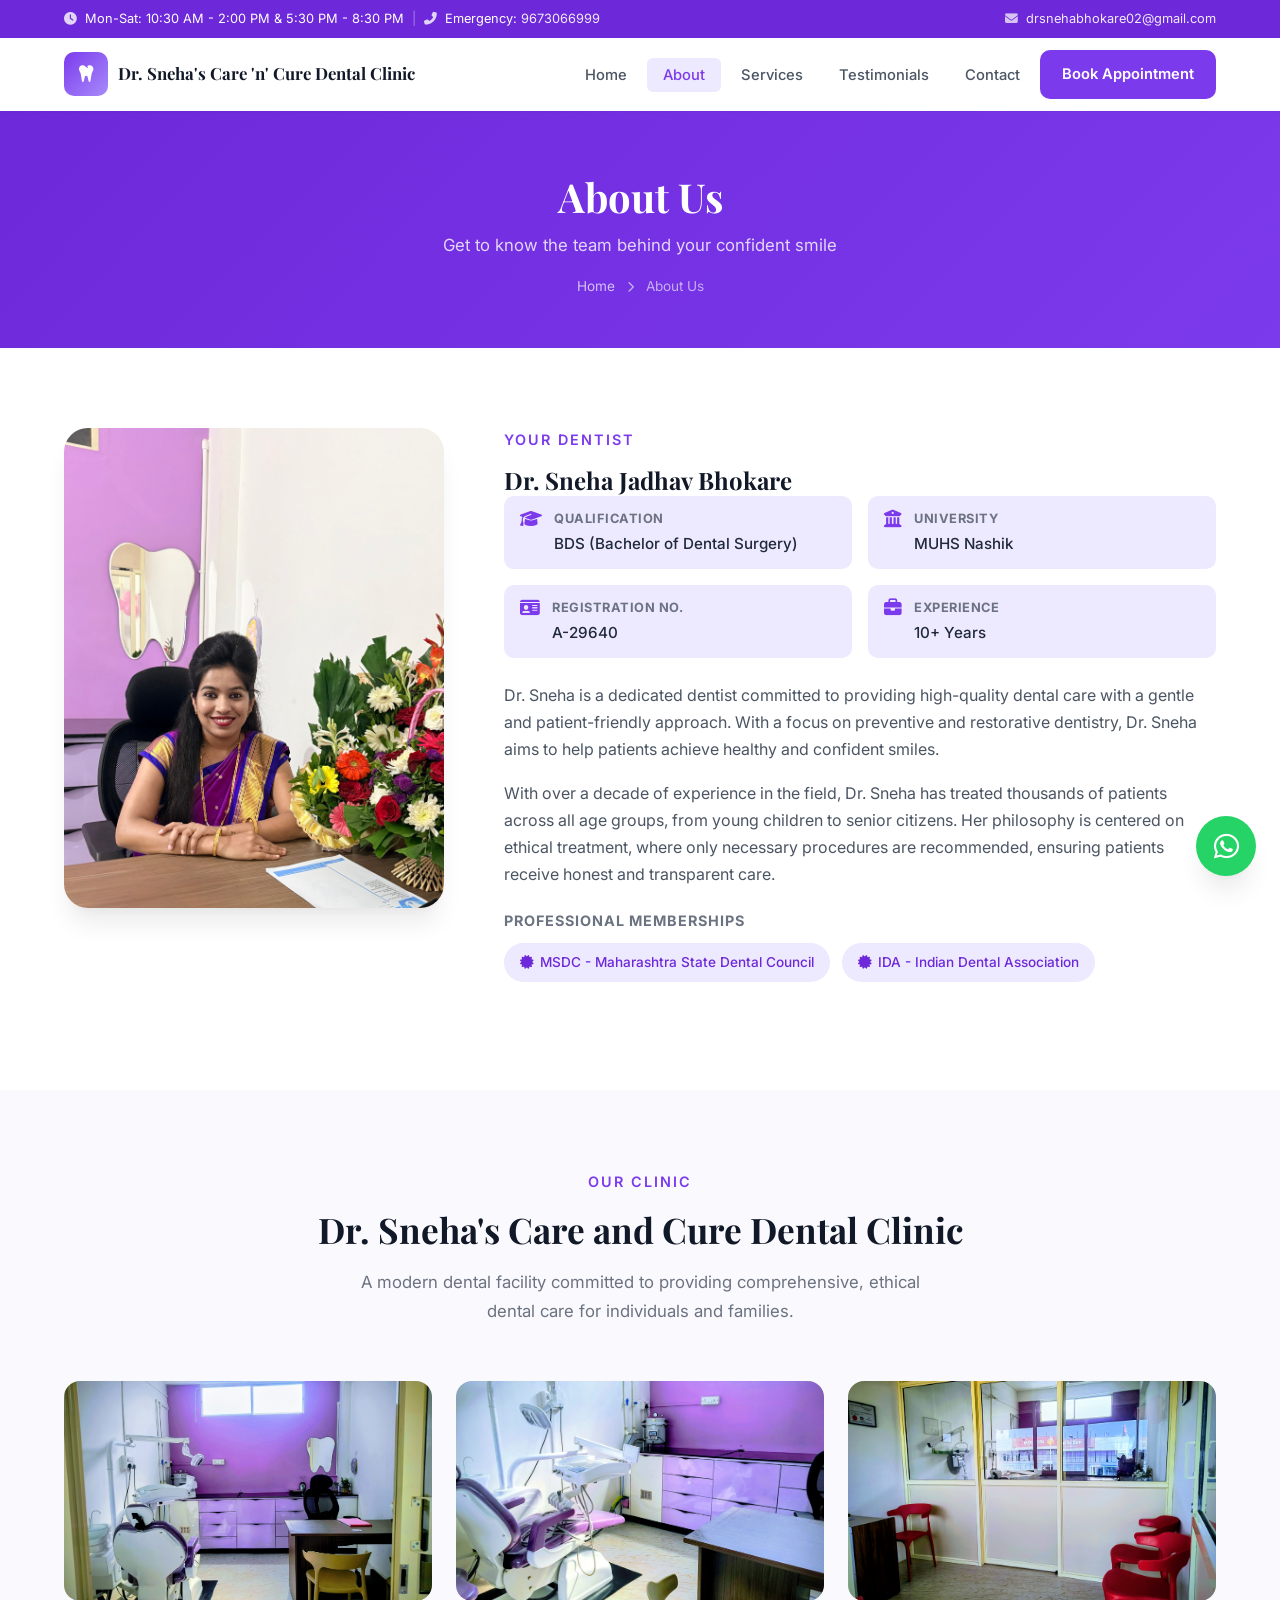
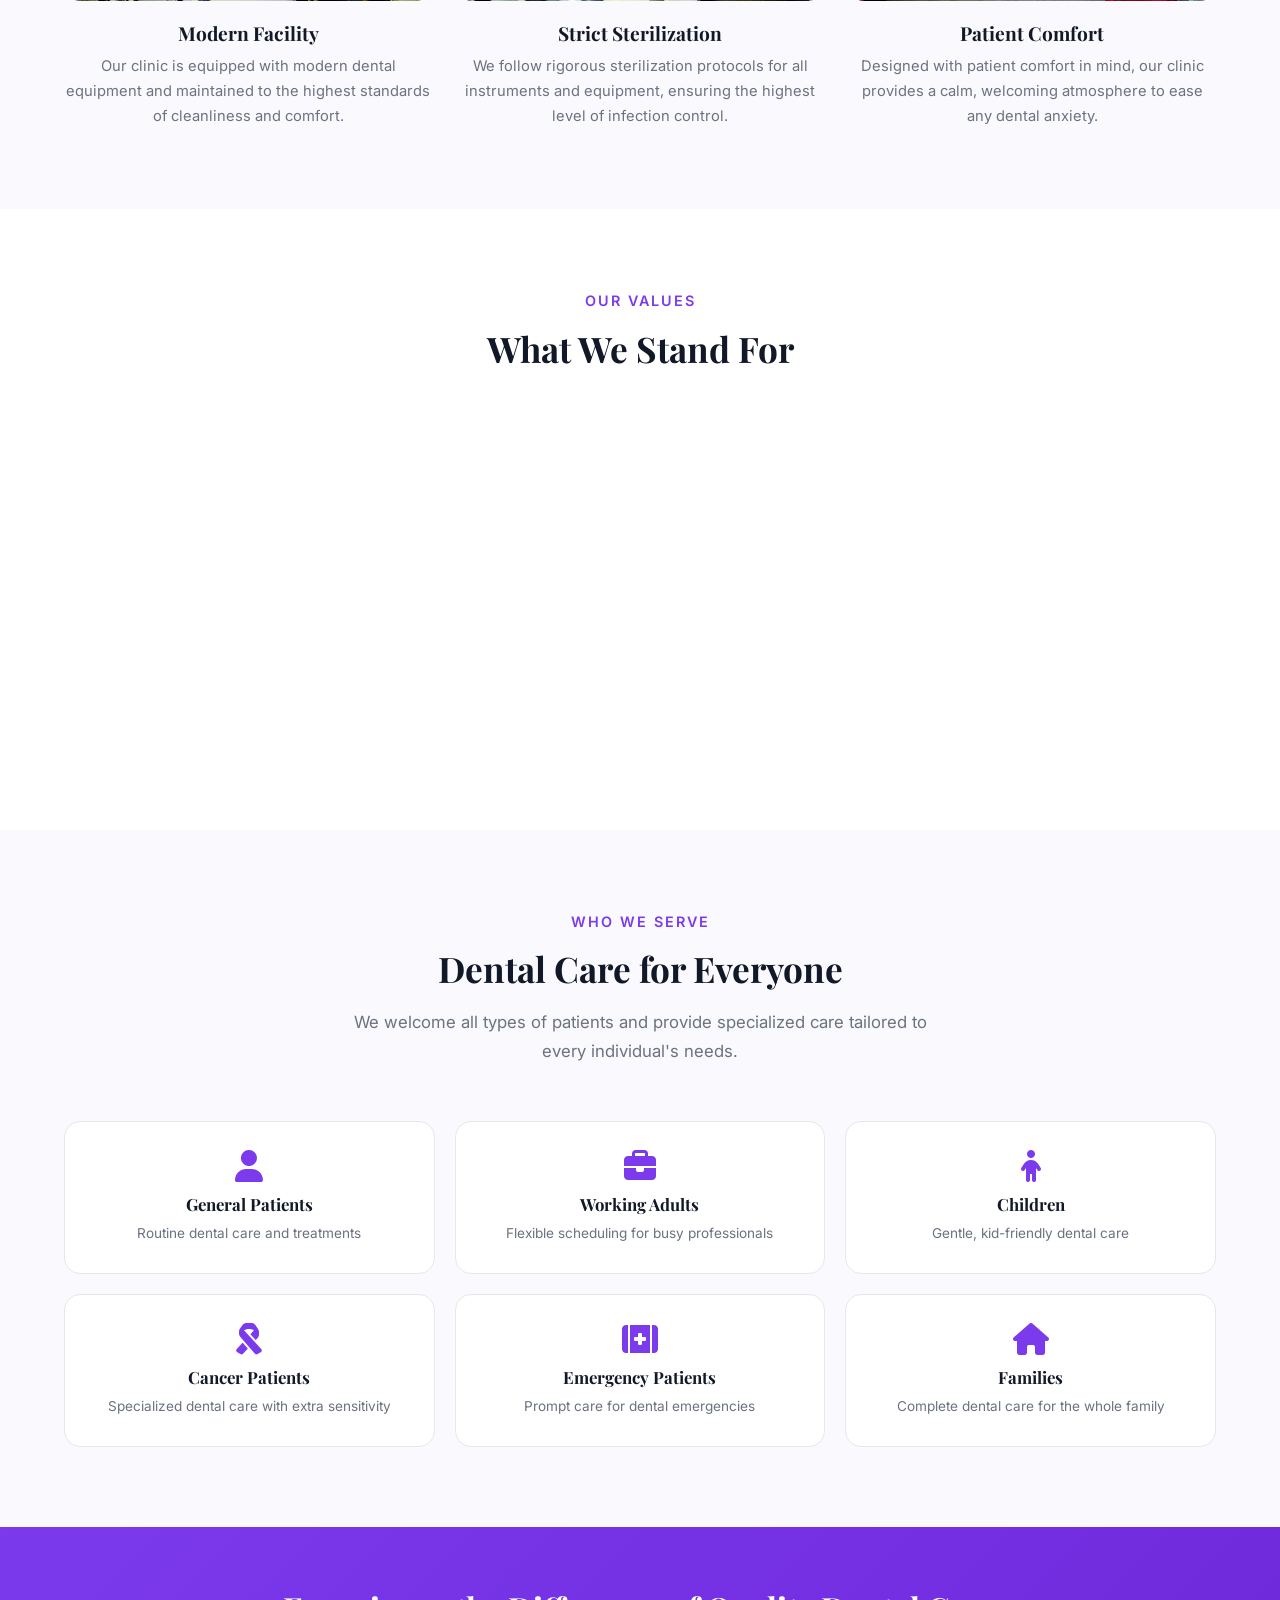
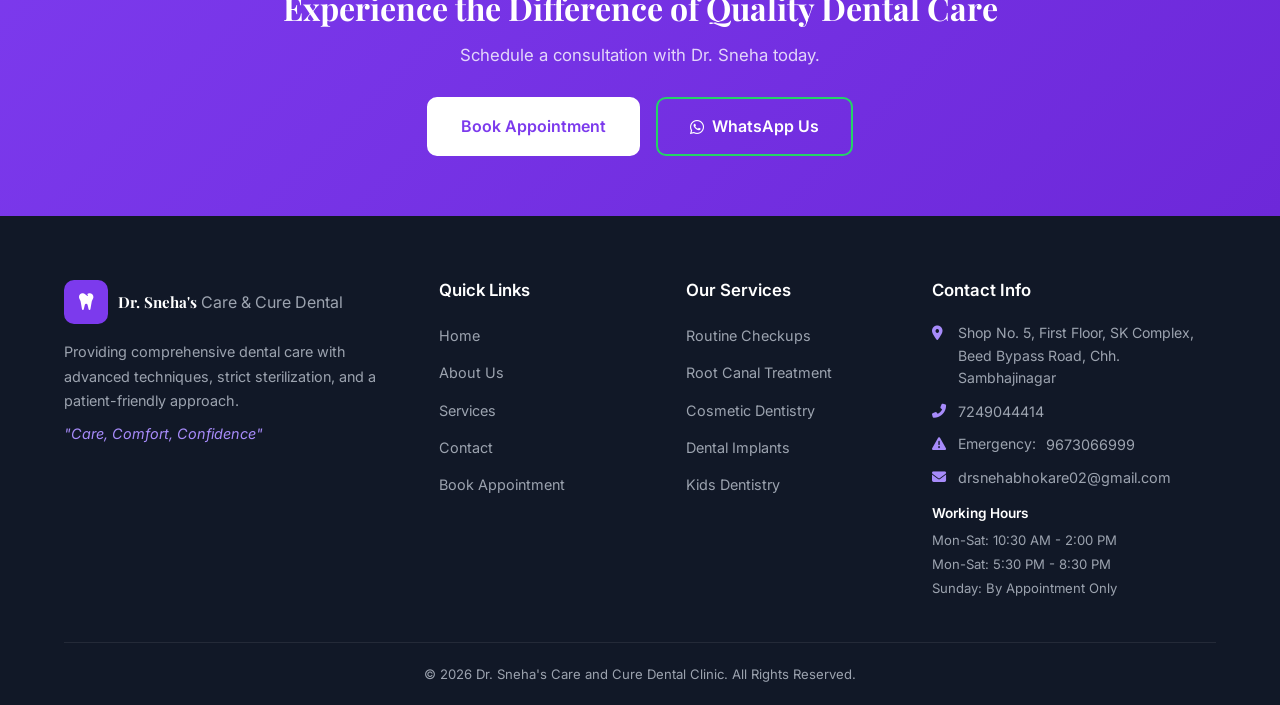
==== commit 0f56720c: "add clinic images" ====
--- a/about.html
+++ b/about.html
@@ -31,10 +31,7 @@
         <div class="container nav-content">
             <a href="index.html" class="logo">
                 <span class="logo-icon"><i class="fas fa-tooth"></i></span>
-                <div class="logo-text">
-                    <span class="logo-name">Dr. Sneha's</span>
-                    <span class="logo-tagline">Care &amp; Cure Dental</span>
-                </div>
+                <span class="logo-name">Dr. Sneha's Care 'n' Cure Dental Clinic</span>
             </a>
             <ul class="nav-links" id="navLinks">
                 <li><a href="index.html">Home</a></li>
@@ -129,25 +126,22 @@
             </div>
             <div class="clinic-features-grid">
                 <div class="clinic-feature">
-                    <div class="feature-image-placeholder">
-                        <i class="fas fa-clinic-medical"></i>
-                        <span>Modern Clinic Interior</span>
+                    <div class="feature-image">
+                        <img src="images/clinic-treatment-room.jpg" alt="Modern treatment room with dental chair and equipment" loading="lazy">
                     </div>
                     <h3>Modern Facility</h3>
                     <p>Our clinic is equipped with modern dental equipment and maintained to the highest standards of cleanliness and comfort.</p>
                 </div>
                 <div class="clinic-feature">
-                    <div class="feature-image-placeholder">
-                        <i class="fas fa-pump-medical"></i>
-                        <span>Sterilization Room</span>
+                    <div class="feature-image">
+                        <img src="images/clinic-equipment.jpg" alt="Advanced dental equipment and sterilization setup" loading="lazy">
                     </div>
                     <h3>Strict Sterilization</h3>
                     <p>We follow rigorous sterilization protocols for all instruments and equipment, ensuring the highest level of infection control.</p>
                 </div>
                 <div class="clinic-feature">
-                    <div class="feature-image-placeholder">
-                        <i class="fas fa-couch"></i>
-                        <span>Comfortable Waiting Area</span>
+                    <div class="feature-image">
+                        <img src="images/clinic-waiting-area.jpg" alt="Comfortable patient waiting area" loading="lazy">
                     </div>
                     <h3>Patient Comfort</h3>
                     <p>Designed with patient comfort in mind, our clinic provides a calm, welcoming atmosphere to ease any dental anxiety.</p>
--- a/css/styles.css
+++ b/css/styles.css
@@ -1,18 +1,18 @@
 /* ===================================
    Dr. Sneha's Care & Cure Dental Clinic
    Premium Dental Website Stylesheet
-   Color Palette: Lavender / White
+   Color Palette: Lavender / Purple / White
    =================================== */
 
 /* --- CSS Variables --- */
 :root {
-    --primary: #9B8EC4;
-    --primary-dark: #7E6FAF;
-    --primary-light: #B8AED6;
-    --primary-lighter: #D5CEE8;
-    --primary-lightest: #EDE8F5;
-    --lavender: #D5CEE8;
-    --lavender-light: #F0ECF7;
+    --primary: #7C3AED;
+    --primary-dark: #6D28D9;
+    --primary-light: #A78BFA;
+    --primary-lighter: #DDD6FE;
+    --primary-lightest: #EDE9FE;
+    --lavender: #E8DEF8;
+    --lavender-light: #F3EEFA;
     --white: #FFFFFF;
     --off-white: #FAFAFE;
     --gray-50: #F9FAFB;
@@ -179,24 +179,13 @@
     font-size: 1.2rem;
 }
 
-.logo-text {
-    display: flex;
-    flex-direction: column;
-}
-
 .logo-name {
     font-family: var(--font-heading);
-    font-size: 1.15rem;
+    font-size: 1.05rem;
     font-weight: 700;
     color: var(--gray-900);
-    line-height: 1.2;
-}
-
-.logo-tagline {
-    font-size: 0.75rem;
-    color: var(--primary);
-    font-weight: 500;
-    line-height: 1.2;
+    line-height: 1.3;
+    white-space: nowrap;
 }
 
 .nav-links {
@@ -756,6 +745,128 @@
 .why-us-card p {
     color: var(--gray-500);
     font-size: 0.92rem;
+}
+
+/* --- Gallery Carousel --- */
+.gallery-carousel {
+    position: relative;
+    overflow: hidden;
+    border-radius: var(--radius-xl);
+    background: var(--gray-900);
+}
+
+.gallery-track {
+    display: flex;
+    flex-wrap: nowrap;
+    transition: transform 0.5s cubic-bezier(0.25, 0.46, 0.45, 0.94);
+    will-change: transform;
+}
+
+.gallery-slide {
+    min-width: 100%;
+    width: 100%;
+    flex: 0 0 100%;
+    position: relative;
+}
+
+.gallery-slide img {
+    width: 100%;
+    height: 480px;
+    object-fit: cover;
+    display: block;
+}
+
+.gallery-caption {
+    position: absolute;
+    bottom: 0;
+    left: 0;
+    right: 0;
+    padding: 24px 32px;
+    background: linear-gradient(transparent, rgba(0, 0, 0, 0.55));
+    color: var(--white);
+    font-weight: 600;
+    font-size: 1.1rem;
+    letter-spacing: 0.3px;
+}
+
+.gallery-btn {
+    position: absolute;
+    top: 50%;
+    transform: translateY(-50%);
+    width: 48px;
+    height: 48px;
+    border-radius: 50%;
+    border: none;
+    background: rgba(255, 255, 255, 0.85);
+    color: var(--gray-800);
+    font-size: 1rem;
+    cursor: pointer;
+    transition: var(--transition);
+    display: flex;
+    align-items: center;
+    justify-content: center;
+    box-shadow: var(--shadow-md);
+    z-index: 2;
+}
+
+.gallery-btn:hover {
+    background: var(--white);
+    transform: translateY(-50%) scale(1.08);
+}
+
+.gallery-btn-prev {
+    left: 16px;
+}
+
+.gallery-btn-next {
+    right: 16px;
+}
+
+.gallery-dots {
+    position: absolute;
+    bottom: 16px;
+    left: 50%;
+    transform: translateX(-50%);
+    display: flex;
+    gap: 8px;
+    z-index: 2;
+}
+
+.gallery-dot {
+    width: 10px;
+    height: 10px;
+    border-radius: 50%;
+    border: 2px solid rgba(255, 255, 255, 0.7);
+    background: transparent;
+    cursor: pointer;
+    transition: var(--transition);
+    padding: 0;
+}
+
+.gallery-dot.active {
+    background: var(--white);
+    border-color: var(--white);
+    transform: scale(1.2);
+}
+
+/* --- Feature Images (About page) --- */
+.feature-image {
+    border-radius: var(--radius-lg);
+    overflow: hidden;
+    height: 220px;
+    margin-bottom: 20px;
+}
+
+.feature-image img {
+    width: 100%;
+    height: 100%;
+    object-fit: cover;
+    display: block;
+    transition: transform 0.4s ease;
+}
+
+.clinic-feature:hover .feature-image img {
+    transform: scale(1.05);
 }
 
 /* --- Testimonials Section --- */
@@ -1450,10 +1561,8 @@
 
 .footer-logo .logo-name {
     color: var(--white);
-}
-
-.footer-logo .logo-tagline {
-    color: var(--primary-light);
+    white-space: normal;
+    font-size: 0.95rem;
 }
 
 .footer-col p {
@@ -1651,6 +1760,10 @@
         grid-template-columns: repeat(2, 1fr);
     }
 
+    .gallery-slide img {
+        height: 400px;
+    }
+
     .patients-grid {
         grid-template-columns: repeat(3, 1fr);
     }
@@ -1667,6 +1780,11 @@
 }
 
 @media (max-width: 768px) {
+    .logo-name {
+        white-space: normal;
+        font-size: 0.92rem;
+    }
+
     .top-bar-content {
         flex-direction: column;
         gap: 4px;
@@ -1749,6 +1867,24 @@
         grid-template-columns: 1fr;
     }
 
+    .gallery-slide img {
+        height: 280px;
+    }
+
+    .gallery-btn {
+        width: 38px;
+        height: 38px;
+        font-size: 0.85rem;
+    }
+
+    .gallery-btn-prev { left: 10px; }
+    .gallery-btn-next { right: 10px; }
+
+    .gallery-caption {
+        font-size: 0.95rem;
+        padding: 16px 20px;
+    }
+
     .patients-grid {
         grid-template-columns: repeat(2, 1fr);
     }
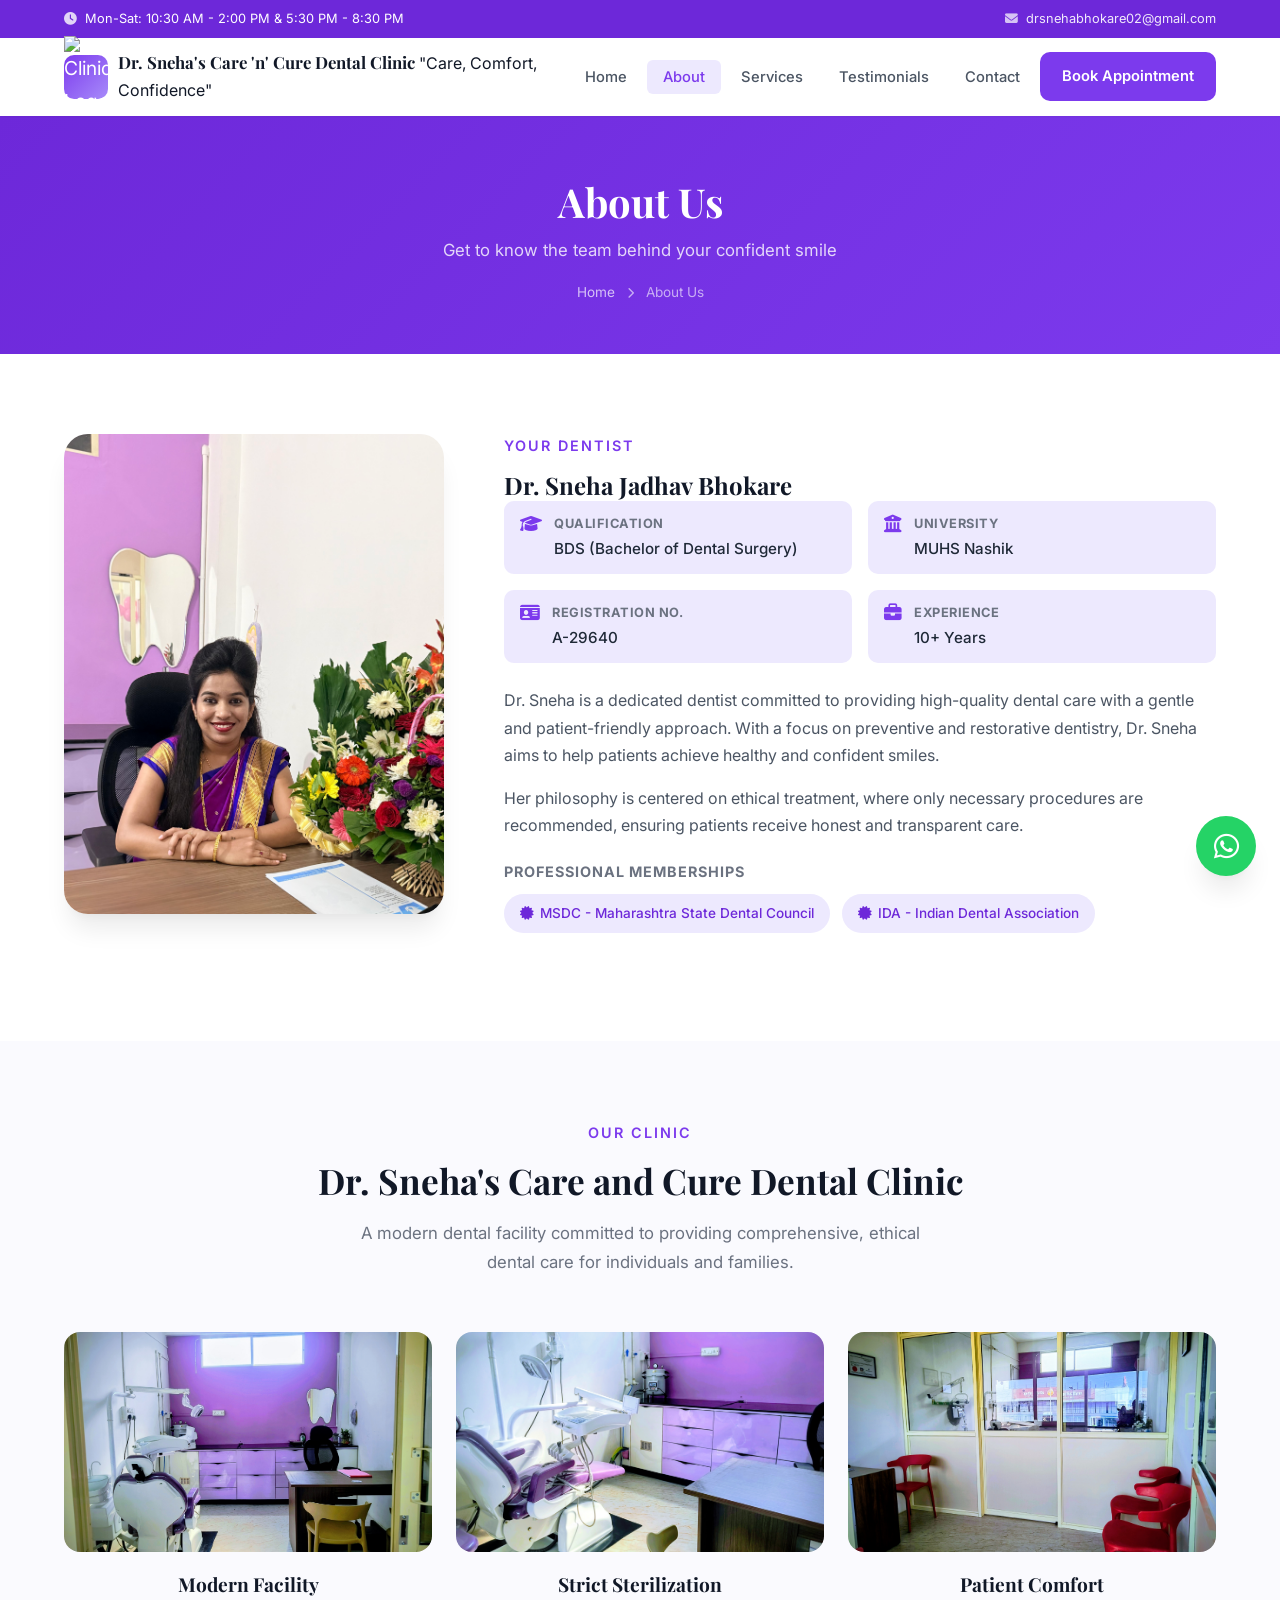
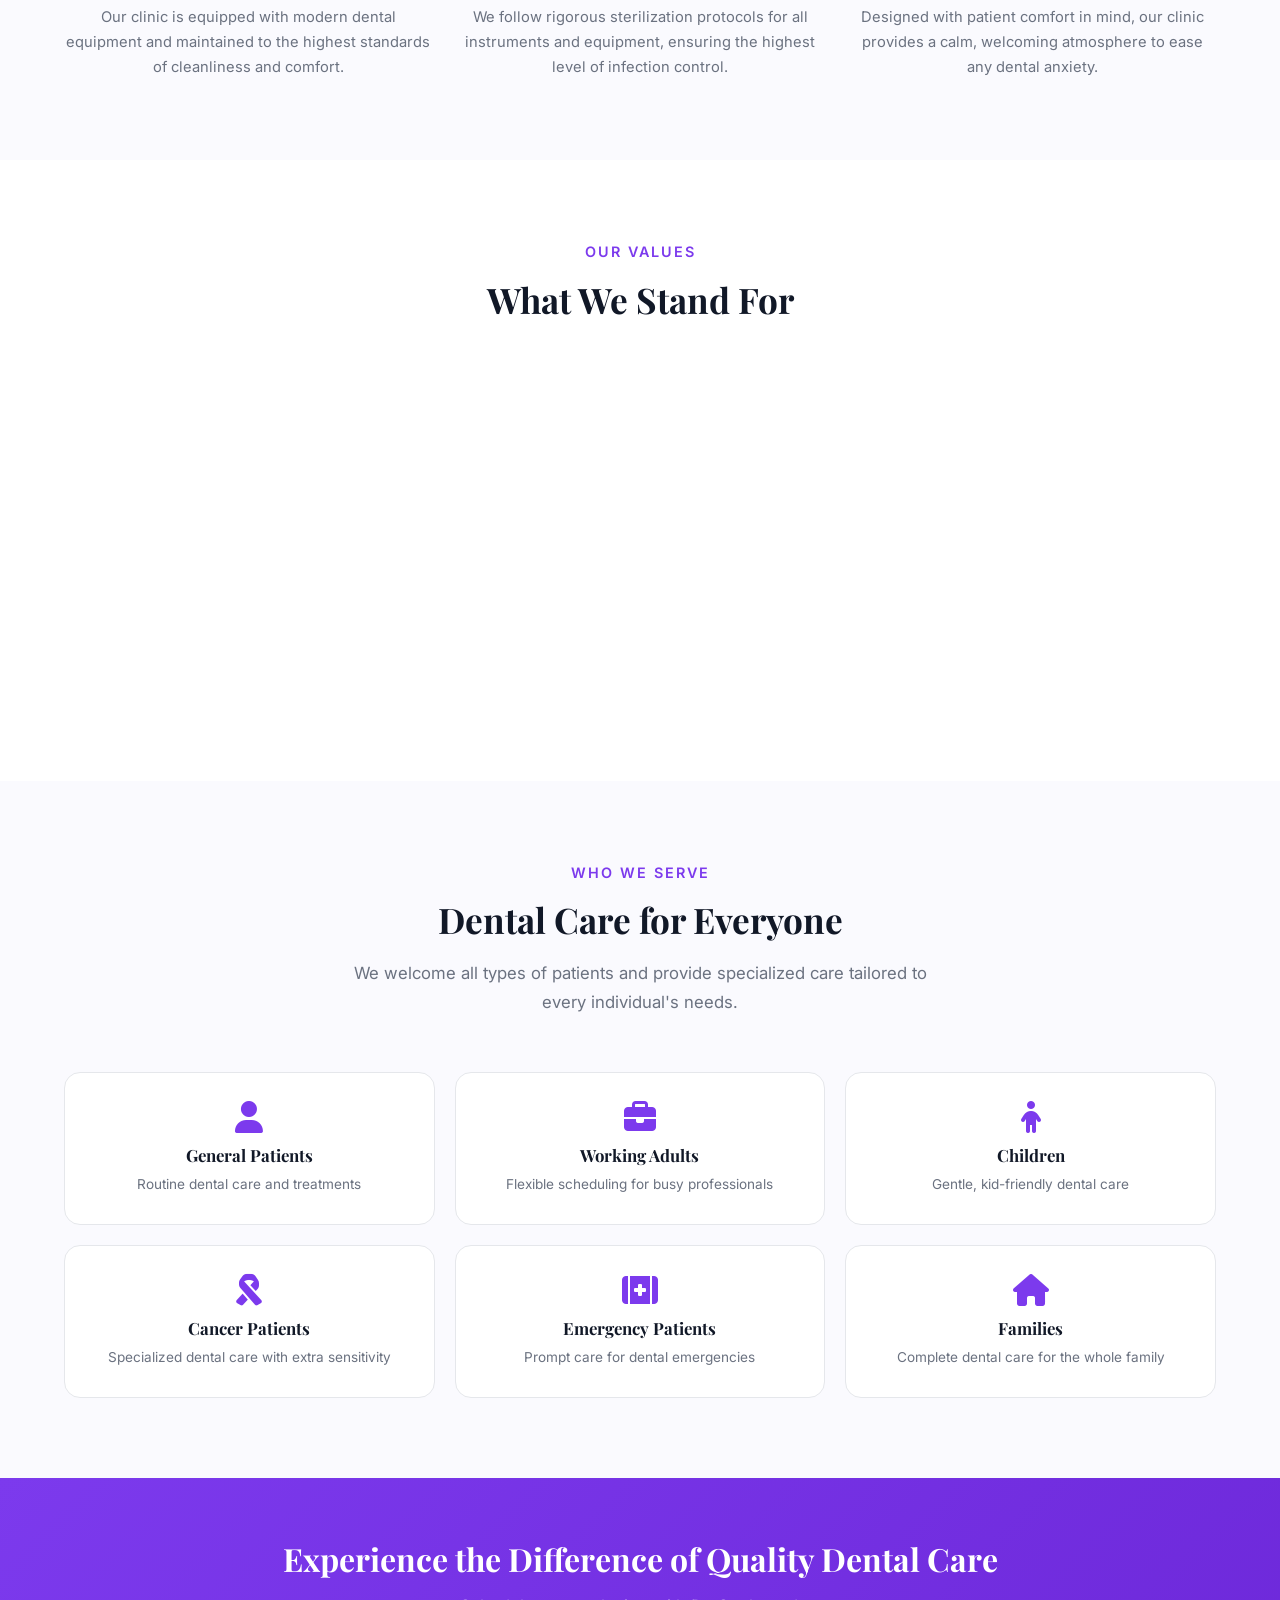
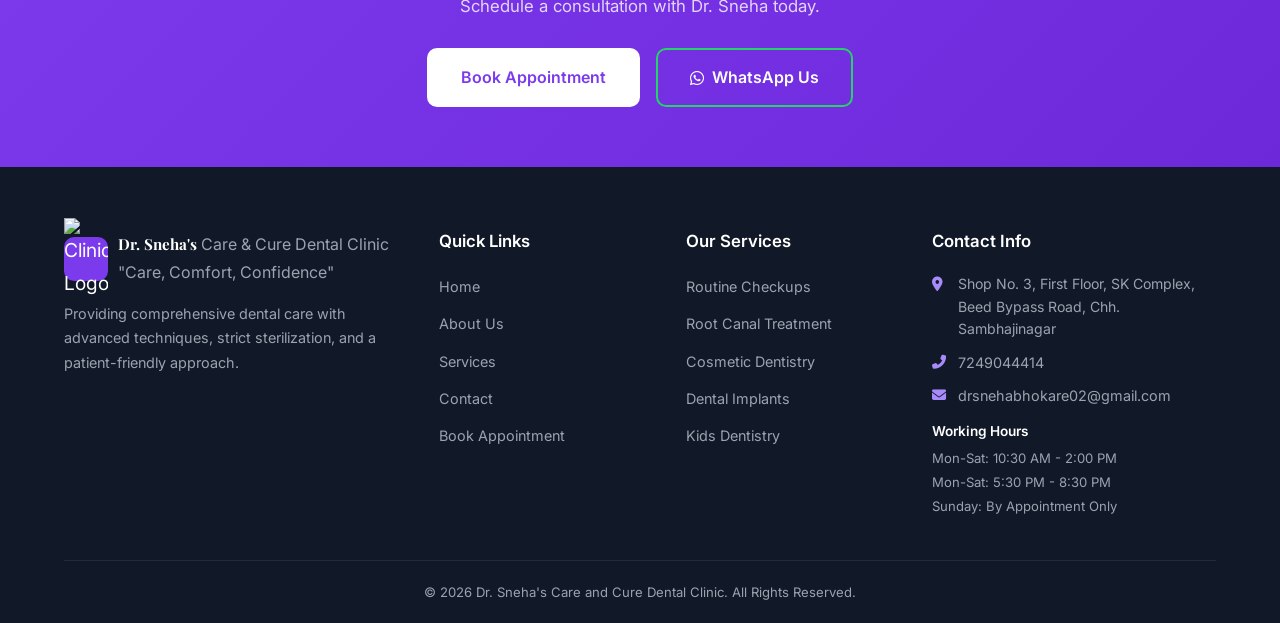
==== commit 83462e1c: "phone number removal and patient treated statement removal" ====
--- a/about.html
+++ b/about.html
@@ -17,8 +17,6 @@
         <div class="container top-bar-content">
             <div class="top-bar-left">
                 <span><i class="fas fa-clock"></i> Mon-Sat: 10:30 AM - 2:00 PM &amp; 5:30 PM - 8:30 PM</span>
-                <span class="top-bar-divider">|</span>
-                <span><i class="fas fa-phone-alt"></i> Emergency: <a href="tel:9673066999">9673066999</a></span>
             </div>
             <div class="top-bar-right">
                 <a href="mailto:drsnehabhokare02@gmail.com"><i class="fas fa-envelope"></i> drsnehabhokare02@gmail.com</a>
@@ -30,8 +28,11 @@
     <nav class="navbar" id="navbar">
         <div class="container nav-content">
             <a href="index.html" class="logo">
-                <span class="logo-icon"><i class="fas fa-tooth"></i></span>
-                <span class="logo-name">Dr. Sneha's Care 'n' Cure Dental Clinic</span>
+                <span class="logo-icon"><img src="images/logo.svg" alt="Clinic Logo" class="logo-svg"></span>
+                <div class="logo-text">
+                    <span class="logo-name">Dr. Sneha's Care 'n' Cure Dental Clinic</span>
+                    <span class="logo-motto nav-motto">"Care, Comfort, Confidence"</span>
+                </div>
             </a>
             <ul class="nav-links" id="navLinks">
                 <li><a href="index.html">Home</a></li>
@@ -103,7 +104,7 @@
                         </div>
                     </div>
                     <p class="bio-text">Dr. Sneha is a dedicated dentist committed to providing high-quality dental care with a gentle and patient-friendly approach. With a focus on preventive and restorative dentistry, Dr. Sneha aims to help patients achieve healthy and confident smiles.</p>
-                    <p class="bio-text">With over a decade of experience in the field, Dr. Sneha has treated thousands of patients across all age groups, from young children to senior citizens. Her philosophy is centered on ethical treatment, where only necessary procedures are recommended, ensuring patients receive honest and transparent care.</p>
+                    <p class="bio-text">Her philosophy is centered on ethical treatment, where only necessary procedures are recommended, ensuring patients receive honest and transparent care.</p>
                     <div class="membership-section">
                         <h4>Professional Memberships</h4>
                         <div class="membership-tags">
@@ -240,14 +241,14 @@
             <div class="footer-grid">
                 <div class="footer-col">
                     <div class="footer-logo">
-                        <span class="logo-icon"><i class="fas fa-tooth"></i></span>
+                        <span class="logo-icon"><img src="images/logo.svg" alt="Clinic Logo" class="logo-svg"></span>
                         <div class="logo-text">
                             <span class="logo-name">Dr. Sneha's</span>
-                            <span class="logo-tagline">Care &amp; Cure Dental</span>
+                            <span class="logo-tagline">Care &amp; Cure Dental Clinic</span>
+                            <span class="logo-motto">"Care, Comfort, Confidence"</span>
                         </div>
                     </div>
                     <p>Providing comprehensive dental care with advanced techniques, strict sterilization, and a patient-friendly approach.</p>
-                    <p class="tagline-footer"><em>"Care, Comfort, Confidence"</em></p>
                 </div>
                 <div class="footer-col">
                     <h4>Quick Links</h4>
@@ -272,9 +273,8 @@
                 <div class="footer-col">
                     <h4>Contact Info</h4>
                     <ul class="contact-list">
-                        <li><i class="fas fa-map-marker-alt"></i> Shop No. 5, First Floor, SK Complex, Beed Bypass Road, Chh. Sambhajinagar</li>
+                        <li><i class="fas fa-map-marker-alt"></i> Shop No. 3, First Floor, SK Complex, Beed Bypass Road, Chh. Sambhajinagar</li>
                         <li><i class="fas fa-phone-alt"></i> <a href="tel:7249044414">7249044414</a></li>
-                        <li><i class="fas fa-exclamation-triangle"></i> Emergency: <a href="tel:9673066999">9673066999</a></li>
                         <li><i class="fas fa-envelope"></i> <a href="mailto:drsnehabhokare02@gmail.com">drsnehabhokare02@gmail.com</a></li>
                     </ul>
                     <div class="footer-hours">
--- a/css/styles.css
+++ b/css/styles.css
@@ -53,6 +53,12 @@
 html {
     scroll-behavior: smooth;
     scroll-padding-top: 100px;
+    -webkit-text-size-adjust: 100%;
+}
+
+/* Tap highlight for mobile */
+a, button {
+    -webkit-tap-highlight-color: rgba(124, 58, 237, 0.15);
 }
 
 body {
@@ -548,24 +554,19 @@
 .doctor-image-wrapper {
     border-radius: var(--radius-xl);
     overflow: hidden;
-    min-height: 450px;
-    position: relative;
     box-shadow: var(--shadow-lg);
-}
-
-.doctor-image-wrapper.doctor-portrait {
-    min-height: 480px;
 }
 
 .doctor-photo {
     width: 100%;
-    height: 100%;
+    height: 450px;
     object-fit: cover;
     object-position: top center;
-    position: absolute;
-    top: 0;
-    left: 0;
     display: block;
+}
+
+.doctor-image-wrapper.doctor-portrait .doctor-photo {
+    height: 480px;
 }
 
 .experience-badge {
@@ -849,6 +850,11 @@
     transform: scale(1.2);
 }
 
+.gallery-slide-portrait img {
+    object-fit: contain;
+    background: var(--gray-900);
+}
+
 /* --- Feature Images (About page) --- */
 .feature-image {
     border-radius: var(--radius-lg);
@@ -1718,6 +1724,7 @@
    RESPONSIVE DESIGN
    =================================== */
 
+/* --- Tablet (1024px) --- */
 @media (max-width: 1024px) {
     .hero-content {
         grid-template-columns: 1fr;
@@ -1779,15 +1786,17 @@
     }
 }
 
+/* --- Mobile (768px) --- */
 @media (max-width: 768px) {
-    .logo-name {
-        white-space: normal;
-        font-size: 0.92rem;
+    /* Top bar - compact for mobile */
+    .top-bar {
+        padding: 6px 0;
+        font-size: 0.72rem;
     }
 
     .top-bar-content {
         flex-direction: column;
-        gap: 4px;
+        gap: 2px;
         text-align: center;
     }
 
@@ -1800,6 +1809,26 @@
         gap: 2px;
     }
 
+    .top-bar-right {
+        display: none;
+    }
+
+    /* Logo */
+    .logo-icon {
+        width: 36px;
+        height: 36px;
+        font-size: 1rem;
+        border-radius: 8px;
+    }
+
+    .logo-name {
+        white-space: normal;
+        font-size: 0.82rem;
+        line-height: 1.25;
+        max-width: 200px;
+    }
+
+    /* Mobile nav */
     .nav-links {
         display: none;
         position: absolute;
@@ -1808,9 +1837,12 @@
         right: 0;
         background: var(--white);
         flex-direction: column;
-        padding: 20px;
+        padding: 16px;
         box-shadow: var(--shadow-lg);
-        gap: 4px;
+        gap: 2px;
+        border-top: 1px solid var(--gray-200);
+        max-height: 80vh;
+        overflow-y: auto;
     }
 
     .nav-links.active {
@@ -1818,113 +1850,587 @@
     }
 
     .nav-links a {
-        padding: 12px 16px;
+        padding: 14px 16px;
         width: 100%;
+        font-size: 0.95rem;
+        border-radius: var(--radius-sm);
+    }
+
+    .nav-links li:last-child {
+        margin-top: 8px;
+    }
+
+    .btn-nav {
+        text-align: center !important;
     }
 
     .hamburger {
         display: flex;
     }
 
+    /* Hero - compact mobile */
     .hero {
         min-height: auto;
     }
 
     .hero-content {
-        padding: 50px 24px;
+        padding: 40px 20px;
     }
 
     .hero h1 {
-        font-size: 2rem;
+        font-size: 1.85rem;
+        margin-bottom: 14px;
+    }
+
+    .hero-subtitle {
+        font-size: 0.85rem;
+        margin-bottom: 10px;
     }
 
     .hero-description {
-        font-size: 1rem;
+        font-size: 0.92rem;
+        margin-bottom: 24px;
+        line-height: 1.7;
     }
 
     .hero-cta {
         flex-direction: column;
+        gap: 12px;
+        margin-bottom: 28px;
+    }
+
+    .hero-cta .btn {
+        width: 100%;
+        justify-content: center;
     }
 
     .hero-badges {
         flex-direction: column;
-        gap: 12px;
-    }
-
+        gap: 10px;
+    }
+
+    .badge {
+        font-size: 0.8rem;
+    }
+
+    /* Sections - tighter spacing */
     .section {
-        padding: 56px 0;
+        padding: 48px 0;
+    }
+
+    .section-header {
+        margin-bottom: 32px;
     }
 
     .section-header h2 {
-        font-size: 1.7rem;
-    }
-
+        font-size: 1.55rem;
+    }
+
+    .section-label {
+        font-size: 0.78rem;
+        letter-spacing: 1.5px;
+        margin-bottom: 8px;
+    }
+
+    .section-description {
+        font-size: 0.92rem;
+    }
+
+    /* Cards - single column, reduced padding */
     .services-grid,
     .why-us-grid,
     .testimonials-grid,
     .clinic-features-grid,
     .values-grid {
         grid-template-columns: 1fr;
+        gap: 16px;
+    }
+
+    .service-card {
+        padding: 24px 20px;
+    }
+
+    .service-icon {
+        width: 48px;
+        height: 48px;
+        font-size: 1.1rem;
+        margin-bottom: 14px;
+    }
+
+    .service-card h3 {
+        font-size: 1.1rem;
+    }
+
+    .service-card p {
+        font-size: 0.88rem;
+    }
+
+    .why-us-card {
+        padding: 24px 20px;
+    }
+
+    .why-us-icon {
+        width: 52px;
+        height: 52px;
+        font-size: 1.2rem;
+        margin-bottom: 14px;
+    }
+
+    .testimonial-card {
+        padding: 24px 20px;
+    }
+
+    .testimonial-text {
+        font-size: 0.9rem;
+        line-height: 1.7;
+    }
+
+    /* Gallery carousel */
+    .gallery-section .section-header {
+        margin-bottom: 24px;
     }
 
     .gallery-slide img {
-        height: 280px;
+        height: 240px;
     }
 
     .gallery-btn {
-        width: 38px;
-        height: 38px;
+        width: 36px;
+        height: 36px;
+        font-size: 0.8rem;
+    }
+
+    .gallery-btn-prev { left: 8px; }
+    .gallery-btn-next { right: 8px; }
+
+    .gallery-caption {
+        font-size: 0.88rem;
+        padding: 14px 16px;
+    }
+
+    .gallery-dot {
+        width: 8px;
+        height: 8px;
+    }
+
+    /* About preview */
+    .about-preview-content h2 {
+        font-size: 1.5rem;
+    }
+
+    .about-preview-content .credentials {
         font-size: 0.85rem;
     }
 
-    .gallery-btn-prev { left: 10px; }
-    .gallery-btn-next { right: 10px; }
-
-    .gallery-caption {
-        font-size: 0.95rem;
-        padding: 16px 20px;
-    }
-
+    .bio {
+        font-size: 0.92rem;
+    }
+
+    .membership-tags {
+        gap: 8px;
+        margin-bottom: 20px;
+    }
+
+    .tag {
+        font-size: 0.78rem;
+        padding: 6px 12px;
+    }
+
+    /* Doctor image */
+    .image-placeholder {
+        min-height: 300px;
+    }
+
+    .doctor-photo {
+        height: 320px;
+    }
+
+    .doctor-image-wrapper.doctor-portrait .doctor-photo {
+        height: 360px;
+    }
+
+    .experience-badge {
+        bottom: -12px;
+        right: -8px;
+        padding: 14px 18px;
+    }
+
+    .exp-number {
+        font-size: 2rem;
+    }
+
+    /* Patients grid */
     .patients-grid {
         grid-template-columns: repeat(2, 1fr);
-    }
-
+        gap: 12px;
+    }
+
+    .patient-type {
+        padding: 20px 16px;
+    }
+
+    .patient-type i {
+        font-size: 1.6rem;
+        margin-bottom: 8px;
+    }
+
+    .patient-type h4 {
+        font-size: 0.95rem;
+    }
+
+    .patient-type p {
+        font-size: 0.78rem;
+    }
+
+    /* Credentials on about page */
     .credential-list {
         grid-template-columns: 1fr;
-    }
-
+        gap: 10px;
+    }
+
+    .credential {
+        padding: 10px 14px;
+    }
+
+    .bio-text {
+        font-size: 0.92rem;
+    }
+
+    /* Values */
+    .value-card {
+        padding: 24px 20px;
+    }
+
+    .value-number {
+        font-size: 2rem;
+    }
+
+    /* Service detail page */
+    .service-detail-block {
+        padding: 40px 0;
+    }
+
+    .service-detail-icon {
+        width: 52px;
+        height: 52px;
+        font-size: 1.3rem;
+        margin-bottom: 16px;
+    }
+
+    .service-detail-content h2 {
+        font-size: 1.45rem;
+    }
+
+    .service-intro {
+        font-size: 0.92rem;
+        margin-bottom: 24px;
+    }
+
+    .service-item h4 {
+        font-size: 0.98rem;
+    }
+
+    .service-item p {
+        font-size: 0.85rem;
+    }
+
+    /* Contact page */
+    .contact-info h2 {
+        font-size: 1.5rem;
+    }
+
+    .contact-card {
+        padding: 14px 16px;
+        gap: 12px;
+    }
+
+    .contact-card-icon {
+        width: 42px;
+        height: 42px;
+        font-size: 1rem;
+    }
+
+    .contact-card a {
+        font-size: 0.95rem;
+    }
+
+    .contact-card p {
+        font-size: 0.85rem;
+    }
+
+    .working-hours-card {
+        padding: 20px;
+    }
+
+    .hours-table td {
+        font-size: 0.82rem;
+        padding: 6px 0;
+    }
+
+    /* Form */
     .form-row {
         grid-template-columns: 1fr;
+        gap: 0;
+    }
+
+    .appointment-form-wrapper {
+        padding: 24px 20px;
+        border-radius: var(--radius-lg);
+    }
+
+    .appointment-form-wrapper h2 {
+        font-size: 1.35rem;
+    }
+
+    .form-group input,
+    .form-group select,
+    .form-group textarea {
+        padding: 14px 16px;
+        font-size: 16px; /* prevents iOS zoom on focus */
+        min-height: 48px;
+    }
+
+    .form-group label {
+        font-size: 0.85rem;
+    }
+
+    /* Page headers */
+    .page-header {
+        padding: 40px 0 35px;
+    }
+
+    .page-header h1 {
+        font-size: 1.75rem;
+    }
+
+    .page-header p {
+        font-size: 0.9rem;
+    }
+
+    /* CTA */
+    .cta-section {
+        padding: 44px 0;
+    }
+
+    .cta-content h2 {
+        font-size: 1.35rem;
+    }
+
+    .cta-content p {
+        font-size: 0.92rem;
+        margin-bottom: 20px;
+    }
+
+    .cta-buttons {
+        flex-direction: column;
+        align-items: center;
+        gap: 12px;
+    }
+
+    .cta-buttons .btn {
+        width: 100%;
+        max-width: 320px;
+        justify-content: center;
+    }
+
+    /* Footer */
+    .footer {
+        padding: 48px 0 0;
     }
 
     .footer-grid {
         grid-template-columns: 1fr;
-        gap: 32px;
+        gap: 28px;
+    }
+
+    .footer-col p {
+        font-size: 0.85rem;
+    }
+
+    .footer-col h4 {
+        font-size: 1rem;
+        margin-bottom: 14px;
+    }
+
+    .footer-col ul li {
+        margin-bottom: 8px;
+    }
+
+    .contact-list li {
+        font-size: 0.82rem;
+    }
+
+    .footer-bottom {
+        padding: 16px 0;
+        font-size: 0.75rem;
+    }
+
+    /* Map */
+    .map-section {
+        padding: 40px 0 0;
+    }
+
+    .map-title {
+        font-size: 1.25rem;
+    }
+
+    .map-wrapper iframe {
+        height: 280px;
+    }
+
+    /* Floating buttons - mobile safe zone */
+    .whatsapp-float {
+        bottom: 20px;
+        right: 16px;
+        width: 54px;
+        height: 54px;
+        font-size: 1.6rem;
+    }
+
+    .back-to-top {
+        bottom: 84px;
+        right: 20px;
+        width: 40px;
+        height: 40px;
+        font-size: 0.8rem;
+    }
+
+    /* Feature images (about page) */
+    .feature-image {
+        height: 200px;
+    }
+
+    .section-cta {
+        margin-top: 32px;
+    }
+}
+
+/* --- Small phones (480px) --- */
+@media (max-width: 480px) {
+    .container {
+        padding: 0 16px;
+    }
+
+    .hero h1 {
+        font-size: 1.55rem;
+    }
+
+    .hero-content {
+        padding: 32px 16px;
+    }
+
+    .hero-description {
+        font-size: 0.88rem;
+    }
+
+    .section {
+        padding: 40px 0;
+    }
+
+    .section-header {
+        margin-bottom: 24px;
+    }
+
+    .section-header h2 {
+        font-size: 1.35rem;
+    }
+
+    .section-description {
+        font-size: 0.85rem;
+    }
+
+    .patients-grid {
+        grid-template-columns: 1fr 1fr;
+        gap: 10px;
+    }
+
+    .patient-type {
+        padding: 16px 12px;
+    }
+
+    .btn {
+        font-size: 0.88rem;
+        padding: 12px 20px;
+    }
+
+    .btn-lg {
+        padding: 13px 24px;
+        font-size: 0.92rem;
+    }
+
+    .experience-badge {
+        bottom: -8px;
+        right: -4px;
+        padding: 12px 14px;
+    }
+
+    .exp-number {
+        font-size: 1.75rem;
+    }
+
+    .exp-text {
+        font-size: 0.7rem;
+    }
+
+    .logo-name {
+        font-size: 0.75rem;
+        max-width: 170px;
     }
 
     .page-header h1 {
-        font-size: 2rem;
-    }
-
-    .image-placeholder {
-        min-height: 320px;
-    }
-
-    .doctor-portrait,
-    .doctor-image-wrapper.doctor-portrait {
-        min-height: 380px;
-    }
-
-    .doctor-image-wrapper {
-        min-height: 350px;
-    }
-
-    .appointment-form-wrapper {
-        padding: 24px;
+        font-size: 1.5rem;
+    }
+
+    .gallery-slide img {
+        height: 200px;
+    }
+
+    .gallery-btn {
+        width: 32px;
+        height: 32px;
+        font-size: 0.7rem;
+    }
+
+    .gallery-caption {
+        font-size: 0.82rem;
+        padding: 10px 14px;
+    }
+
+    .gallery-dots {
+        bottom: 10px;
+    }
+
+    .gallery-dot {
+        width: 7px;
+        height: 7px;
+    }
+
+    .about-preview-content h2 {
+        font-size: 1.3rem;
     }
 
     .cta-content h2 {
-        font-size: 1.5rem;
+        font-size: 1.2rem;
+    }
+
+    .doctor-photo {
+        height: 280px;
+    }
+
+    .doctor-image-wrapper.doctor-portrait .doctor-photo {
+        height: 300px;
+    }
+
+    .contact-card h4 {
+        font-size: 0.75rem;
+    }
+
+    .hours-table td {
+        font-size: 0.78rem;
+    }
+
+    .hours-table td:first-child {
+        padding-right: 8px;
     }
 }
 
@@ -1940,35 +2446,19 @@
     transform: translateY(0);
 }
 
-@media (max-width: 480px) {
-    .container {
-        padding: 0 16px;
-    }
-
-    .hero h1 {
-        font-size: 1.7rem;
-    }
-
-    .section-header h2 {
-        font-size: 1.5rem;
-    }
-
-    .patients-grid {
-        grid-template-columns: 1fr;
-    }
-
-    .btn-lg {
-        padding: 12px 24px;
-        font-size: 0.92rem;
-    }
-
-    .experience-badge {
-        bottom: -10px;
-        right: -10px;
-        padding: 14px 18px;
-    }
-
-    .exp-number {
-        font-size: 2rem;
-    }
-}
+/* Reduce animations for users who prefer it */
+@media (prefers-reduced-motion: reduce) {
+    *, *::before, *::after {
+        animation-duration: 0.01ms !important;
+        transition-duration: 0.01ms !important;
+    }
+
+    html {
+        scroll-behavior: auto;
+    }
+
+    .animate-ready {
+        opacity: 1;
+        transform: none;
+    }
+}
